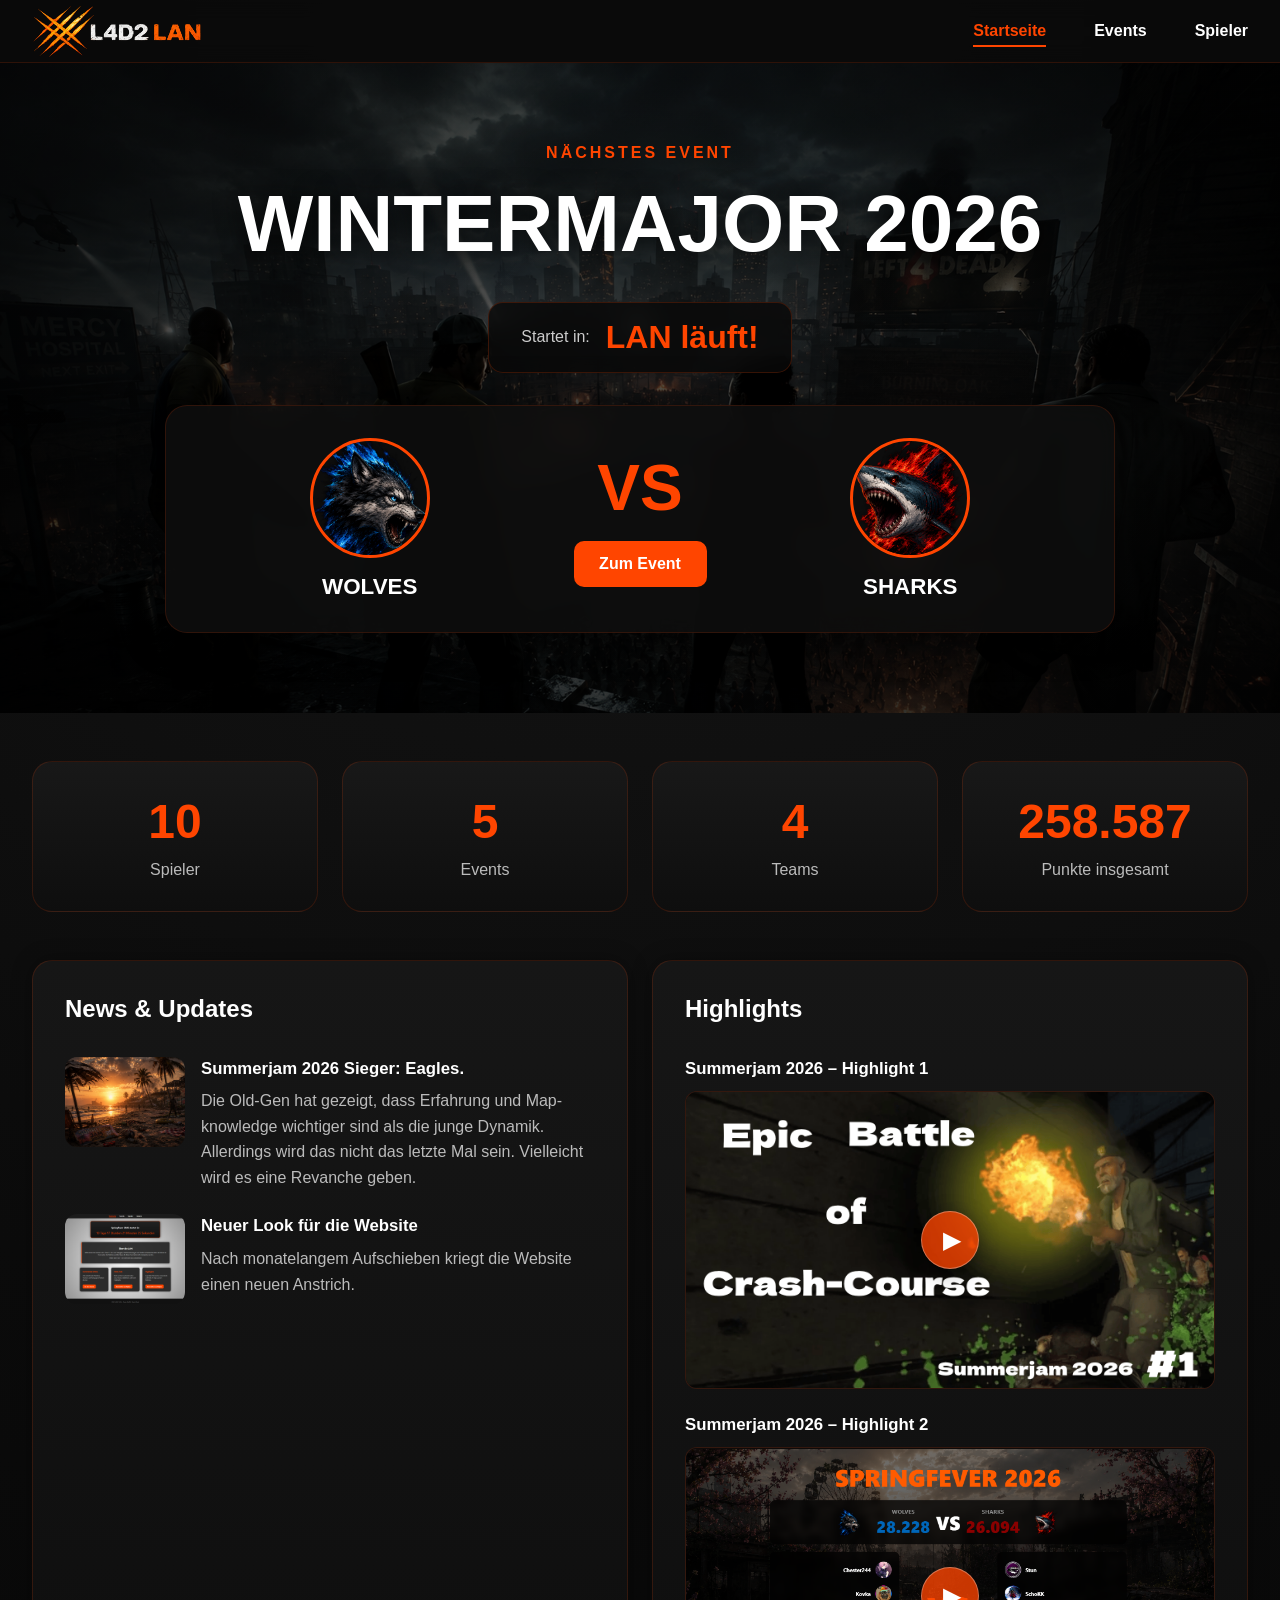
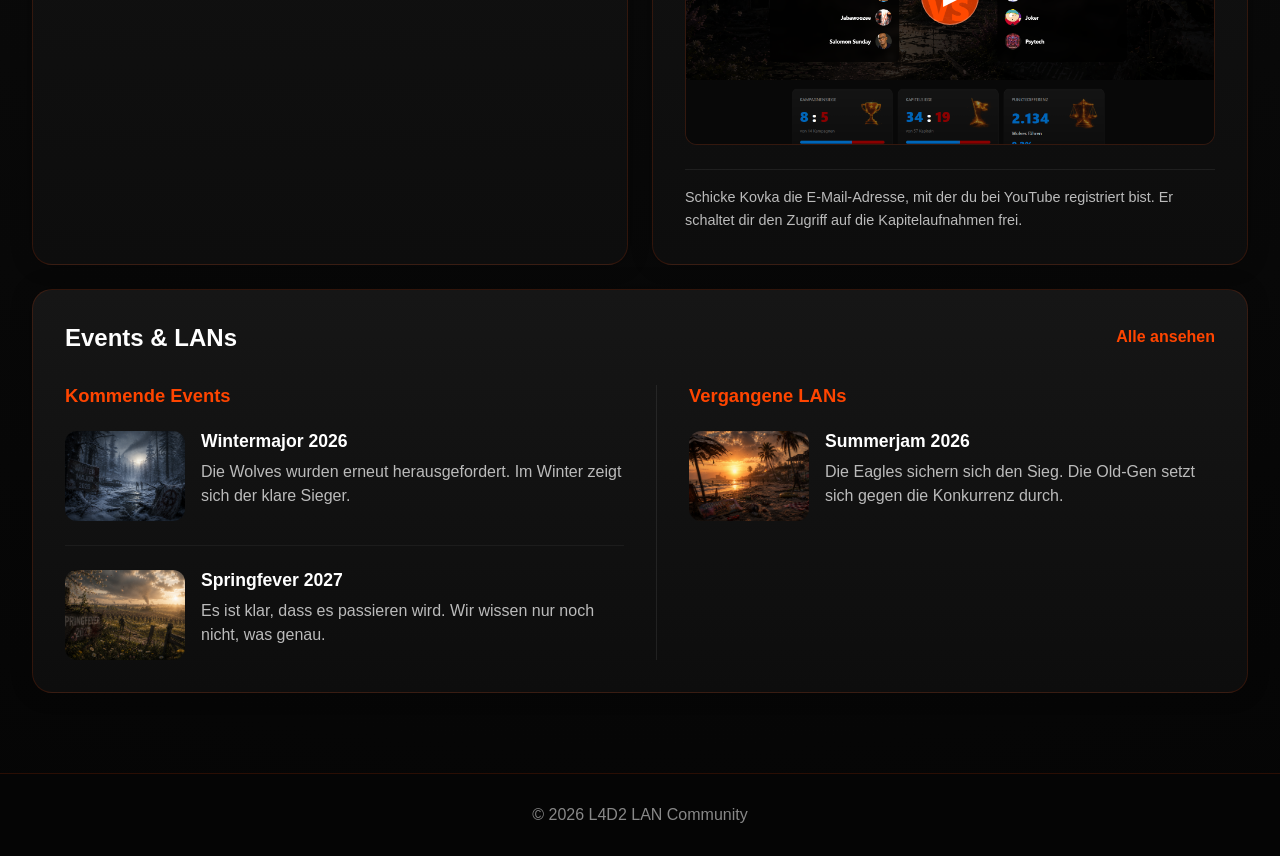
==== index.html @ edadb038 "Update index.html" ====
<!DOCTYPE html>
<html lang="de">

<head>
    <meta charset="UTF-8">
    <meta name="viewport" content="width=device-width, initial-scale=1.0">

    <title>L4D2 LAN</title>

    <link rel="stylesheet" href="indexfolder/index.css">
    <script defer src="indexfolder/timer.js"></script>
</head>

<body>

    <!-- ===================================
         NAVIGATION
    ==================================== -->

    <nav>
        <div class="nav-container">

            <div class="logo">
                <img
                    src="indexfolder/startseitenfotos/nav-logo.PNG"
                    alt="L4D2 LAN">
            </div>

            <ul class="nav-links">
                <li>
                    <a href="index.html" class="active">Startseite</a>
                </li>

                <li>
                    <a href="events.html">Events</a>
                </li>

                <li>
                    <a href="spieler.html">Spieler</a>
                </li>
            </ul>

        </div>
    </nav>


    <!-- ===================================
         HERO
    ==================================== -->

    <header class="hero">

        <div class="hero-overlay"></div>

        <div class="hero-content">

            <span class="hero-subtitle">
                NÄCHSTES EVENT
            </span>

            <h1>WINTERMAJOR 2026</h1>


            <!-- COUNTDOWN -->

            <div class="countdown-box">

                <span class="countdown-label">
                    Startet in:
                </span>

                <div id="countdown">
                    00T 00:00:00
                </div>

            </div>


            <!-- MATCH CARD -->

            <div class="match-card">

                <div class="team-card">

                    <img
                        src="indexfolder/startseitenfotos/wolves.PNG"
                        alt="Team Wolves">

                    <h3>WOLVES</h3>

                </div>


                <div class="versus-section">

                    <h2>VS</h2>

                    <a
                        href="eventfolder/events/6wintermajor2026/6wintermajor2026.html"
                        class="primary-btn">

                        Zum Event

                    </a>

                </div>


                <div class="team-card">

                    <img
                        src="indexfolder/startseitenfotos/sharks.PNG"
                        alt="Team Sharks">

                    <h3>SHARKS</h3>

                </div>

            </div>

        </div>

    </header>


    <!-- ===================================
         STATISTIKEN
    ==================================== -->

    <section class="stats-section">

        <div class="stat-box">

            <span class="stat-number">10</span>

            <span class="stat-label">
                Spieler
            </span>

        </div>


        <div class="stat-box">

            <span class="stat-number">5</span>

            <span class="stat-label">
                Events
            </span>

        </div>


        <div class="stat-box">

            <span class="stat-number">4</span>

            <span class="stat-label">
                Teams
            </span>

        </div>


        <div class="stat-box">

            <span class="stat-number">258.587</span>

            <span class="stat-label">
                Punkte insgesamt
            </span>

        </div>

    </section>


    <!-- ===================================
         DASHBOARD
         OBEN: NEWS + HIGHLIGHTS
         UNTEN: EVENTS + VERGANGENE LANs
    ==================================== -->

    <section class="dashboard">


        <!-- ===================================
             NEWS & UPDATES
        ==================================== -->

        <div class="panel news-panel">

            <div class="panel-header">

                <h2>News &amp; Updates</h2>

            </div>


            <div class="news-list">


                <!-- NEWS 1 -->

                <div class="news-item">

                    <img
                        src="eventfolder/events/5summerjam2026/Summerjam2026_cover.png"
                        alt="Summerjam 2026">

                    <div class="news-content">

                        <h4>
                            Summerjam 2026 Sieger: Eagles.
                        </h4>

                        <p>
                            Die Old-Gen hat gezeigt, dass Erfahrung
                            und Map-knowledge wichtiger sind als die
                            junge Dynamik. Allerdings wird das nicht
                            das letzte Mal sein. Vielleicht wird es
                            eine Revanche geben.
                        </p>

                    </div>

                </div>


                <!-- NEWS 2 -->

                <div class="news-item">

                    <img
                        src="indexfolder/startseitenfotos/startseiten_update.png"
                        alt="Neuer Look für die Website">

                    <div class="news-content">

                        <h4>
                            Neuer Look für die Website
                        </h4>

                        <p>
                            Nach monatelangem Aufschieben kriegt
                            die Website einen neuen Anstrich.
                        </p>

                    </div>

                </div>


            </div>

        </div>


        <!-- ===================================
             YOUTUBE HIGHLIGHTS
        ==================================== -->

        <div class="panel highlights-panel">

            <div class="panel-header">

                <h2>Highlights</h2>

            </div>


            <div class="highlights-list">


                <!-- HIGHLIGHT 1 -->

                <a
                    class="highlight-video"
                    href="https://www.youtube.com/watch?v=qKj6Jx4Bgj0"
                    target="_blank"
                    rel="noopener noreferrer"
                    aria-label="YouTube-Highlight 1 ansehen">


                    <h3>
                        Summerjam 2026 – Highlight 1
                    </h3>


                    <div class="highlight-thumbnail">

                        <img
                            src="indexfolder/startseitenfotos/Summerjam20261.png"
                            alt="Vorschaubild des ersten YouTube-Highlights">

                        <span
                            class="highlight-play"
                            aria-hidden="true">

                            ▶

                        </span>

                    </div>

                </a>


                <!-- HIGHLIGHT 2 -->

                <a
                    class="highlight-video"
                    href="https://www.youtube.com/watch?v=ozixhYQBOnQ"
                    target="_blank"
                    rel="noopener noreferrer"
                    aria-label="YouTube-Highlight 2 ansehen">


                    <h3>
                        Summerjam 2026 – Highlight 2
                    </h3>


                    <div class="highlight-thumbnail">

                        <img
                            src="indexfolder/startseitenfotos/Highlight1.png"
                            alt="Vorschaubild des zweiten YouTube-Highlights">

                        <span
                            class="highlight-play"
                            aria-hidden="true">

                            ▶

                        </span>

                    </div>

                </a>


            </div>


            <!-- HINWEIS ZU DEN AUFNAHMEN -->

            <p class="highlights-note">

                Schicke Kovka die E-Mail-Adresse, mit der du bei
                YouTube registriert bist. Er schaltet dir den Zugriff
                auf die Kapitelaufnahmen frei.

            </p>

        </div>


        <!-- ===================================
             EVENTS & LANs
             VOLLE BREITE
        ==================================== -->

        <div class="panel events-panel">


            <div class="panel-header">

                <h2>Events &amp; LANs</h2>

                <a href="events.html">
                    Alle ansehen
                </a>

            </div>


            <div class="events-columns">


                <!-- ===================================
                     KOMMENDE EVENTS
                ==================================== -->

                <div class="event-group upcoming-events">

                    <h3 class="event-group-title">
                        Kommende Events
                    </h3>


                    <div class="event-list">


                        <!-- WINTERMAJOR -->

                        <div class="event-item">

                            <img
                                src="eventfolder/events/6wintermajor2026/Wintermajor2026_cover.png"
                                alt="Wintermajor 2026">

                            <div class="event-content">

                                <h3>
                                    Wintermajor 2026
                                </h3>

                                <p>
                                    Die Wolves wurden erneut
                                    herausgefordert. Im Winter zeigt
                                    sich der klare Sieger.
                                </p>

                            </div>

                        </div>


                        <!-- SPRINGFEVER -->

                        <div class="event-item">

                            <img
                                src="eventfolder/events/7springfever2027/Springfever2027_cover.png"
                                alt="Springfever 2027">

                            <div class="event-content">

                                <h3>
                                    Springfever 2027
                                </h3>

                                <p>
                                    Es ist klar, dass es passieren
                                    wird. Wir wissen nur noch nicht,
                                    was genau.
                                </p>

                            </div>

                        </div>


                    </div>

                </div>


                <!-- ===================================
                     VERGANGENE LANs
                ==================================== -->

                <div class="event-group past-lans">

                    <h3 class="event-group-title">
                        Vergangene LANs
                    </h3>


                    <div class="event-list">


                        <!-- SUMMERJAM -->

                        <div class="event-item">

                            <img
                                src="eventfolder/events/5summerjam2026/Summerjam2026_cover.png"
                                alt="Summerjam 2026">

                            <div class="event-content">

                                <h3>
                                    Summerjam 2026
                                </h3>

                                <p>
                                    Die Eagles sichern sich den Sieg.
                                    Die Old-Gen setzt sich gegen die
                                    Konkurrenz durch.
                                </p>

                            </div>

                        </div>


                    </div>

                </div>


            </div>

        </div>


    </section>


    <!-- ===================================
         FOOTER
    ==================================== -->

    <footer>

        <p>
            © 2026 L4D2 LAN Community
        </p>

    </footer>


</body>
</html>
---- indexfolder/index.css ----
/* ===================================
   GLOBAL
=================================== */

* {
    margin: 0;
    padding: 0;
    box-sizing: border-box;
}

body {
    font-family: "Segoe UI", sans-serif;

    background:
        radial-gradient(
            circle at top,
            #161616 0%,
            #0b0b0b 55%,
            #050505 100%
        );

    color: #ffffff;

    min-height: 100vh;
}

a {
    text-decoration: none;
    color: inherit;
}

img {
    display: block;
    max-width: 100%;
}


/* ===================================
   NAVIGATION
=================================== */

nav {
    position: sticky;
    top: 0;
    z-index: 1000;

    background: rgba(10, 10, 10, 0.95);

    backdrop-filter: blur(10px);

    border-bottom: 1px solid rgba(255, 69, 0, 0.15);
}

.nav-container {
    max-width: 1400px;

    margin: auto;

    display: flex;

    justify-content: space-between;
    align-items: center;

    padding: 0.25rem 2rem;
}

.logo img {
    width: 170px;
    height: auto;
}

.nav-links {
    list-style: none;

    display: flex;

    gap: 3rem;
}

.nav-links a {
    color: white;

    font-weight: 600;

    transition: color 0.25s ease;
}

.nav-links a:hover,
.nav-links a.active {
    color: #ff4500;
}

.nav-links a.active {
    border-bottom: 2px solid #ff4500;

    padding-bottom: 0.35rem;
}


/* ===================================
   HERO
=================================== */

.hero {
    position: relative;

    min-height: 650px;

    display: flex;

    justify-content: center;
    align-items: center;

    padding: 5rem 2rem;

    background:
        linear-gradient(
            rgba(0, 0, 0, 0.55),
            rgba(0, 0, 0, 0.75)
        ),
        url("startseitenfotos/hero-banner.png");

    background-size: 100% auto;
    background-repeat: no-repeat;
    background-position: center top;
}

.hero-overlay {
    position: absolute;

    inset: 0;

    background:
        radial-gradient(
            circle,
            transparent 20%,
            rgba(0, 0, 0, 0.4) 100%
        );

    pointer-events: none;
}

.hero-content {
    position: relative;
    z-index: 2;

    width: 100%;
    max-width: 1200px;

    text-align: center;
}

.hero-subtitle {
    display: block;

    color: #ff4500;

    font-weight: 700;

    letter-spacing: 3px;

    margin-bottom: 1rem;
}

.hero h1 {
    font-size: 5rem;

    font-weight: 800;

    margin-bottom: 2rem;

    text-shadow:
        0 0 25px rgba(0, 0, 0, 0.8);
}


/* ===================================
   COUNTDOWN
=================================== */

.countdown-box {
    width: fit-content;
    max-width: 100%;

    margin: 0 auto 2rem;

    display: flex;

    align-items: center;

    gap: 1rem;

    padding: 1rem 2rem;

    border-radius: 15px;

    background: rgba(10, 10, 10, 0.85);

    border: 1px solid rgba(255, 69, 0, 0.2);

    backdrop-filter: blur(10px);
}

.countdown-label {
    color: #cccccc;
}

#countdown {
    color: #ff4500;

    font-size: 2rem;

    font-weight: 800;
}


/* ===================================
   MATCH CARD
=================================== */

.match-card {
    max-width: 950px;

    margin: auto;

    display: flex;

    justify-content: space-between;
    align-items: center;

    gap: 2rem;

    padding: 2rem;

    border-radius: 22px;

    background: rgba(15, 15, 15, 0.85);

    backdrop-filter: blur(12px);

    border: 1px solid rgba(255, 69, 0, 0.15);

    box-shadow:
        0 0 40px rgba(0, 0, 0, 0.5);
}

.team-card {
    flex: 1;

    min-width: 0;

    text-align: center;
}

.team-card img {
    width: 120px;
    height: 120px;

    object-fit: cover;

    border-radius: 50%;

    margin: auto;

    border: 3px solid #ff4500;
}

.team-card h3 {
    margin-top: 1rem;

    font-size: 1.4rem;
}

.team-card p {
    margin-top: 0.5rem;

    color: #aaaaaa;
}

.versus-section {
    text-align: center;

    flex-shrink: 0;
}

.versus-section h2 {
    font-size: 4rem;

    color: #ff4500;

    margin-bottom: 1rem;
}


/* ===================================
   BUTTON
=================================== */

.primary-btn {
    display: inline-block;

    background: #ff4500;

    color: white;

    font-weight: 700;

    padding: 0.9rem 1.6rem;

    border-radius: 10px;

    transition:
        background 0.25s ease,
        transform 0.25s ease;
}

.primary-btn:hover {
    background: #db3d00;

    transform: translateY(-2px);
}


/* ===================================
   STATS
=================================== */

.stats-section {
    max-width: 1300px;

    margin: 3rem auto;

    padding: 0 2rem;

    display: grid;

    grid-template-columns:
        repeat(4, minmax(0, 1fr));

    gap: 1.5rem;
}

.stat-box {
    min-width: 0;

    background:
        linear-gradient(
            180deg,
            #181818,
            #0e0e0e
        );

    border: 1px solid rgba(255, 69, 0, 0.15);

    border-radius: 20px;

    padding: 2rem;

    text-align: center;

    transition:
        transform 0.25s ease,
        border-color 0.25s ease;
}

.stat-box:hover {
    transform: translateY(-4px);

    border-color: rgba(255, 69, 0, 0.4);
}

.stat-number {
    display: block;

    font-size: 3rem;

    font-weight: 800;

    color: #ff4500;
}

.stat-label {
    display: block;

    margin-top: 0.75rem;

    color: #bbbbbb;
}


/* ===================================
   DASHBOARD GRID
=================================== */

/*
   Obere Reihe:
   News & Updates | Highlights

   Untere Reihe:
   Events & LANs über die gesamte Breite
*/

.dashboard {
    max-width: 1300px;

    margin: auto;

    padding: 0 2rem 5rem;

    display: grid;

    grid-template-columns:
        repeat(2, minmax(0, 1fr));

    align-items: stretch;

    gap: 1.5rem;
}

.dashboard > .panel {
    min-width: 0;
}

/* EVENTS UND LANs ÜBER DIE GESAMTE BREITE */

.events-panel {
    grid-column: 1 / -1;
}


/* ===================================
   PANELS
=================================== */

.panel {
    min-width: 0;

    background:
        linear-gradient(
            180deg,
            #161616,
            #0d0d0d
        );

    border-radius: 20px;

    padding: 2rem;

    border: 1px solid rgba(255, 69, 0, 0.15);

    box-shadow:
        0 0 20px rgba(0, 0, 0, 0.35);
}

.panel-header {
    display: flex;

    justify-content: space-between;
    align-items: center;

    gap: 1rem;

    margin-bottom: 2rem;
}

.panel-header h2 {
    font-size: 1.5rem;

    line-height: 1.3;
}

.panel-header a {
    color: #ff4500;

    font-weight: 600;

    white-space: nowrap;

    transition: color 0.2s ease;
}

.panel-header a:hover {
    color: #ff7a45;
}


/* ===================================
   EVENTS & LANs – LAYOUT
=================================== */

.events-columns {
    display: grid;

    grid-template-columns:
        repeat(2, minmax(0, 1fr));

    align-items: stretch;

    gap: 2rem;
}

.event-group {
    min-width: 0;
}

.event-group-title {
    font-size: 1.15rem;

    color: #ff4500;

    margin-bottom: 1.5rem;
}

/* TRENNLINIE ZWISCHEN BEIDEN BEREICHEN */

.event-group + .event-group {
    border-left: 1px solid rgba(255, 255, 255, 0.08);

    padding-left: 2rem;
}


/* ===================================
   EVENT LIST
=================================== */

.event-list {
    display: flex;

    flex-direction: column;

    gap: 1.5rem;
}

.event-item {
    display: flex;

    align-items: flex-start;

    gap: 1rem;

    min-width: 0;

    padding-bottom: 1.5rem;

    border-bottom: 1px solid rgba(255, 255, 255, 0.05);
}

.event-item:last-child {
    border-bottom: none;

    padding-bottom: 0;
}

.event-item img {
    flex-shrink: 0;

    width: 120px;
    height: 90px;

    object-fit: cover;

    border-radius: 12px;
}

.event-content {
    min-width: 0;

    flex: 1;
}

.event-content h3 {
    font-size: 1.1rem;

    margin-bottom: 0.5rem;
}

.event-content p {
    color: #bbbbbb;

    line-height: 1.5;

    margin-bottom: 0.75rem;

    overflow-wrap: anywhere;
}

.event-date {
    color: #ff4500;

    font-size: 0.9rem;

    font-weight: 600;
}


/* ===================================
   NEWS
=================================== */

.news-list {
    display: flex;

    flex-direction: column;

    gap: 1.5rem;
}

.news-item {
    display: flex;

    align-items: flex-start;

    gap: 1rem;

    min-width: 0;
}

.news-item img {
    flex-shrink: 0;

    width: 120px;
    height: 90px;

    object-fit: cover;

    border-radius: 12px;
}

.news-content {
    flex: 1;

    min-width: 0;
}

.news-content h4 {
    font-size: 1.05rem;

    line-height: 1.4;

    margin-bottom: 0.5rem;
}

.news-content p {
    color: #bbbbbb;

    line-height: 1.6;

    overflow-wrap: anywhere;
}


/* ===================================
   HIGHLIGHTS – YOUTUBE VIDEOS
=================================== */

.highlights-list {
    display: flex;

    flex-direction: column;

    gap: 1.5rem;
}

/* KLICKBARER VIDEO-BEREICH */

.highlight-video {
    display: block;

    color: inherit;

    text-decoration: none;

    min-width: 0;
}

.highlight-video h3 {
    font-size: 1.05rem;

    line-height: 1.4;

    margin-bottom: 0.65rem;

    color: #ffffff;

    transition: color 0.2s ease;
}

/* THUMBNAIL-CONTAINER */

.highlight-thumbnail {
    position: relative;

    width: 100%;

    aspect-ratio: 16 / 9;

    overflow: hidden;

    border-radius: 12px;

    background: #111111;

    border: 1px solid rgba(255, 69, 0, 0.15);
}

/* YOUTUBE VORSCHAUBILD */

.highlight-thumbnail img {
    display: block;

    width: 100%;
    height: 100%;

    object-fit: cover;

    transition: transform 0.3s ease;
}

/* PLAY-BUTTON */

.highlight-play {
    position: absolute;

    top: 50%;
    left: 50%;

    transform: translate(-50%, -50%);

    display: flex;

    justify-content: center;
    align-items: center;

    width: 58px;
    height: 58px;

    padding-left: 4px;

    border-radius: 50%;

    background: rgba(255, 69, 0, 0.78);

    border: 1px solid rgba(255, 255, 255, 0.3);

    color: #ffffff;

    font-size: 1.5rem;

    line-height: 1;

    box-shadow:
        0 4px 20px rgba(0, 0, 0, 0.35);

    transition:
        transform 0.22s ease,
        background 0.22s ease,
        box-shadow 0.22s ease;

    /*
       Der Hover wird vom Thumbnail erkannt.
       Das Icon blockiert weder den Hover noch den Klick.
    */

    pointer-events: none;
}

/* HOVER AUF DEM BILD */

.highlight-thumbnail:hover .highlight-play {
    transform: translate(-50%, -50%) scale(1.18);

    background: rgba(255, 69, 0, 0.95);

    box-shadow:
        0 0 25px rgba(255, 69, 0, 0.4);
}

.highlight-thumbnail:hover img {
    transform: scale(1.035);
}

.highlight-video:hover h3 {
    color: #ff6a32;
}

/* TASTATURBEDIENUNG */

.highlight-video:focus-visible {
    outline: 2px solid #ff4500;

    outline-offset: 5px;

    border-radius: 5px;
}

.highlight-video:focus-visible .highlight-play {
    transform: translate(-50%, -50%) scale(1.18);

    background: rgba(255, 69, 0, 0.95);
}

/* HINWEIS UNTER DEN VIDEOS */

.highlights-note {
    margin-top: 1.5rem;

    padding-top: 1rem;

    border-top: 1px solid rgba(255, 255, 255, 0.07);

    color: #bbbbbb;

    font-size: 0.9rem;

    line-height: 1.6;
}


/* ===================================
   FOOTER
=================================== */

footer {
    padding: 2rem;

    text-align: center;

    color: #888888;

    background: #050505;

    border-top: 1px solid rgba(255, 69, 0, 0.15);
}


/* ===================================
   RESPONSIVE – TABLET
=================================== */

@media (max-width: 900px) {

    /* DASHBOARD UNTEREINANDER */

    .dashboard {
        grid-template-columns: 1fr;
    }

    .events-panel {
        grid-column: auto;
    }

    /* EVENTS UND LANs UNTEREINANDER */

    .events-columns {
        grid-template-columns: 1fr;

        gap: 1.5rem;
    }

    /* TRENNLINIE HORIZONTAL */

    .event-group + .event-group {
        border-left: none;

        border-top: 1px solid rgba(255, 255, 255, 0.08);

        padding-left: 0;

        padding-top: 1.5rem;
    }

    /* STATS */

    .stats-section {
        grid-template-columns: repeat(2, minmax(0, 1fr));
    }

    /* MATCH CARD */

    .match-card {
        flex-direction: column;
    }

    /* HERO */

    .hero h1 {
        font-size: 3rem;
    }
}


/* ===================================
   RESPONSIVE – SMARTPHONE
=================================== */

@media (max-width: 650px) {

    /* NAVIGATION */

    .nav-container {
        flex-direction: column;

        gap: 1rem;
    }

    .nav-links {
        gap: 1rem;

        flex-wrap: wrap;

        justify-content: center;
    }

    /* HERO */

    .hero {
        background-size: cover;

        background-position: center center;

        min-height: 420px;

        padding: 2rem 1rem;
    }

    .hero h1 {
        font-size: 2.2rem;
    }

    /* COUNTDOWN */

    .countdown-box {
        flex-direction: row;

        flex-wrap: wrap;

        justify-content: center;

        padding: 0.75rem 1rem;

        gap: 0.5rem;
    }

    .countdown-label {
        font-size: 0.8rem;
    }

    #countdown {
        font-size: 1.3rem;
    }

    /* MATCH CARD */

    .match-card {
        flex-direction: row;

        padding: 1rem;

        gap: 0.5rem;
    }

    .team-card {
        flex: 1;

        min-width: 0;
    }

    .team-card img {
        width: 65px;
        height: 65px;
    }

    .team-card h3 {
        font-size: 1rem;
    }

    .versus-section {
        flex-shrink: 0;
    }

    .versus-section h2 {
        font-size: 2rem;

        margin-bottom: 0.5rem;
    }

    .primary-btn {
        padding: 0.6rem 1rem;

        font-size: 0.8rem;
    }

    /* STATS */

    .stats-section {
        grid-template-columns: repeat(2, minmax(0, 1fr));

        gap: 1rem;

        padding: 0 1rem;
    }

    .stat-box {
        padding: 1.25rem 0.75rem;
    }

    /* DASHBOARD */

    .dashboard {
        padding: 0 1rem 3rem;

        gap: 1rem;
    }

    /* PANEL-ABSTÄNDE */

    .panel {
        padding: 1.5rem;
    }

    .panel-header {
        margin-bottom: 1.5rem;
    }

    .panel-header h2 {
        font-size: 1.3rem;
    }

    /* NEWS */

    .news-item {
        flex-direction: column;
    }

    .news-item img {
        width: 100%;
        height: 160px;
    }

    /* EVENTS */

    .event-item {
        flex-direction: column;
    }

    .event-item img {
        width: 100%;
        height: 160px;
    }

    /* VIDEO-HIGHLIGHTS */

    .highlight-thumbnail {
        border-radius: 10px;
    }

    .highlight-play {
        width: 52px;
        height: 52px;

        font-size: 1.35rem;
    }
}


/* ===================================
   RESPONSIVE – KLEINE SMARTPHONES
=================================== */

@media (max-width: 480px) {

    /* HERO */

    .hero h1 {
        font-size: 1.8rem;
    }

    /* STATS */

    .stats-section {
        grid-template-columns: 1fr;
    }

    .stat-number {
        font-size: 2rem;
    }

    /* PANEL */

    .panel {
        padding: 1.25rem;
    }

    /* COUNTDOWN */

    .countdown-box {
        width: 100%;
    }

    #countdown {
        font-size: 1.1rem;
    }

    /* HIGHLIGHTS */

    .highlight-video h3 {
        font-size: 1rem;
    }

    .highlights-note {
        font-size: 0.85rem;
    }
}


/* ===================================
   REDUZIERTE ANIMATIONEN
=================================== */

@media (prefers-reduced-motion: reduce) {

    *,
    *::before,
    *::after {
        scroll-behavior: auto !important;

        transition-duration: 0.01ms !important;

        animation-duration: 0.01ms !important;

        animation-iteration-count: 1 !important;
    }

}
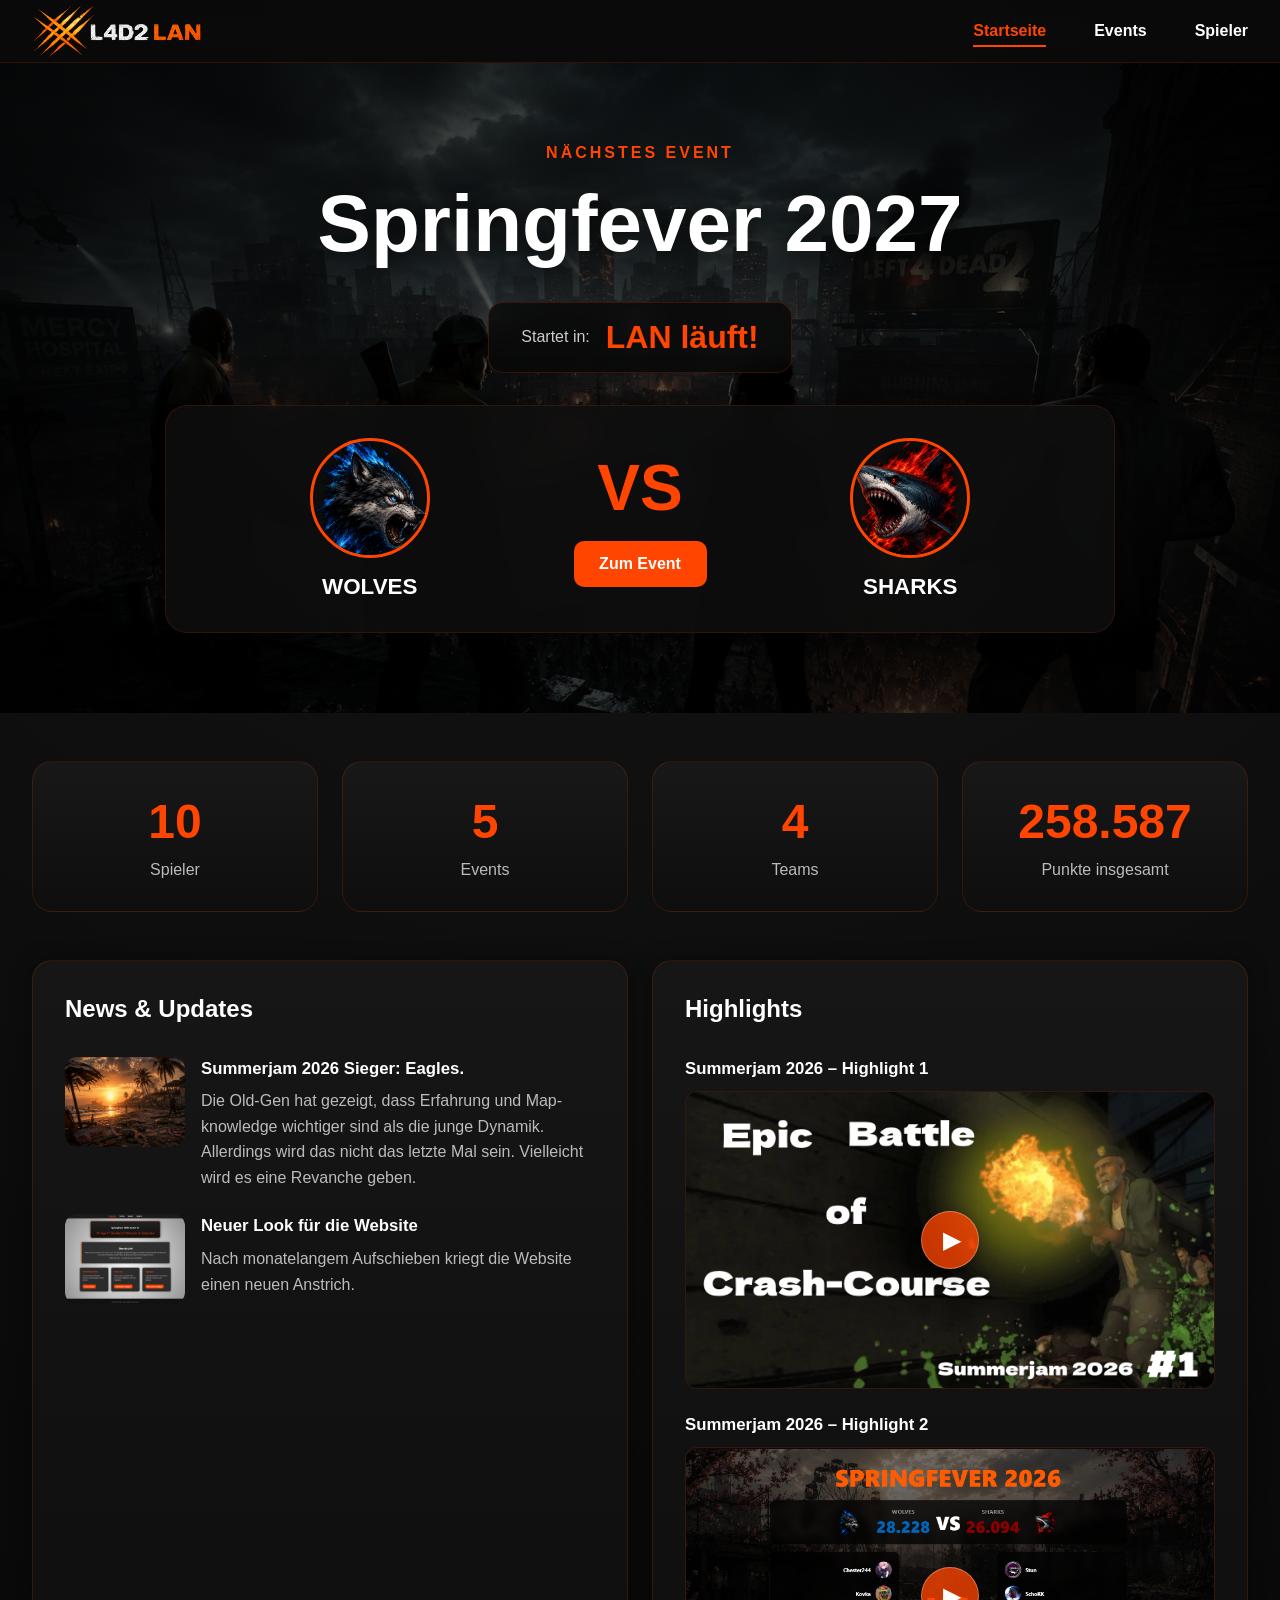
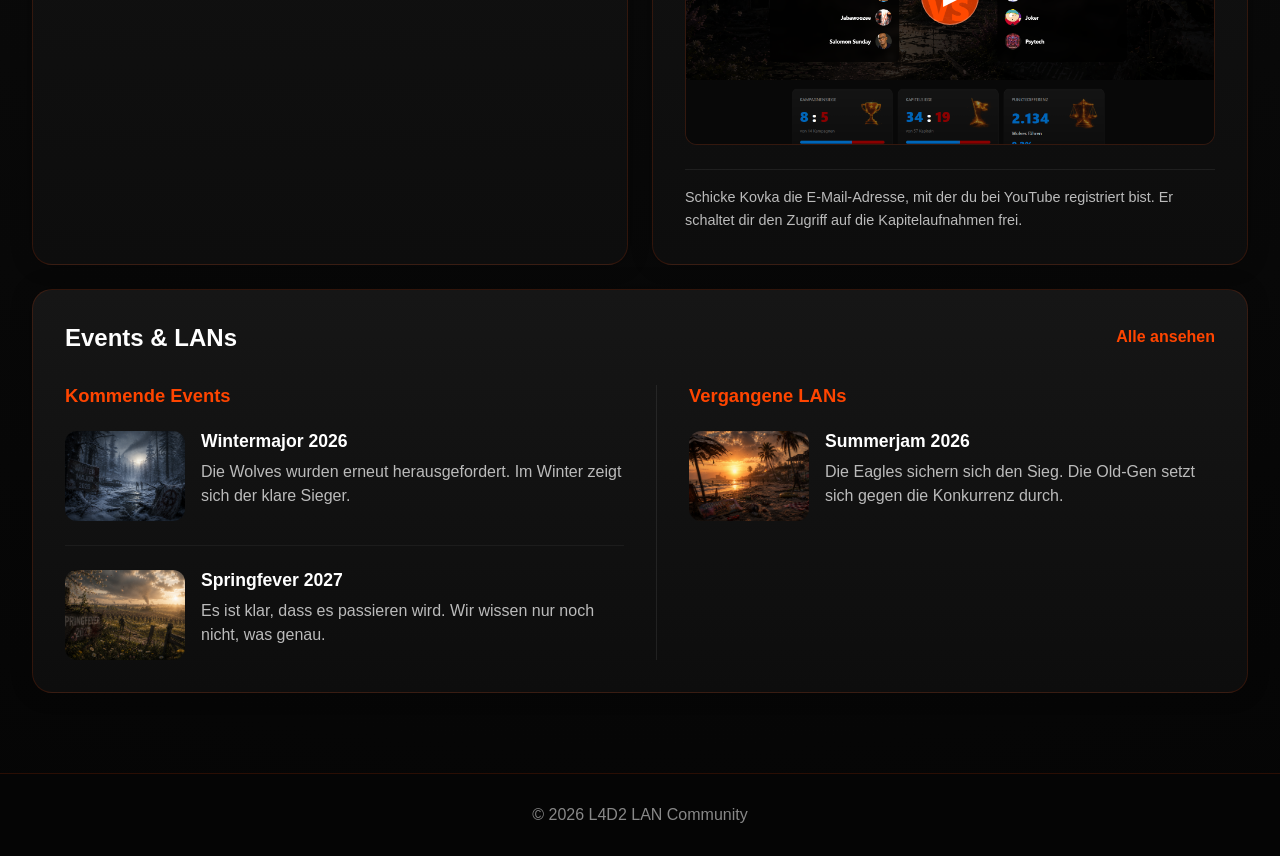
==== commit 2180970a: "Update index.html" ====
--- a/index.html
+++ b/index.html
@@ -59,7 +59,7 @@
                 NÄCHSTES EVENT
             </span>
 
-            <h1>WINTERMAJOR 2026</h1>
+            <h1>Springfever 2027</h1>
 
 
             <!-- COUNTDOWN -->
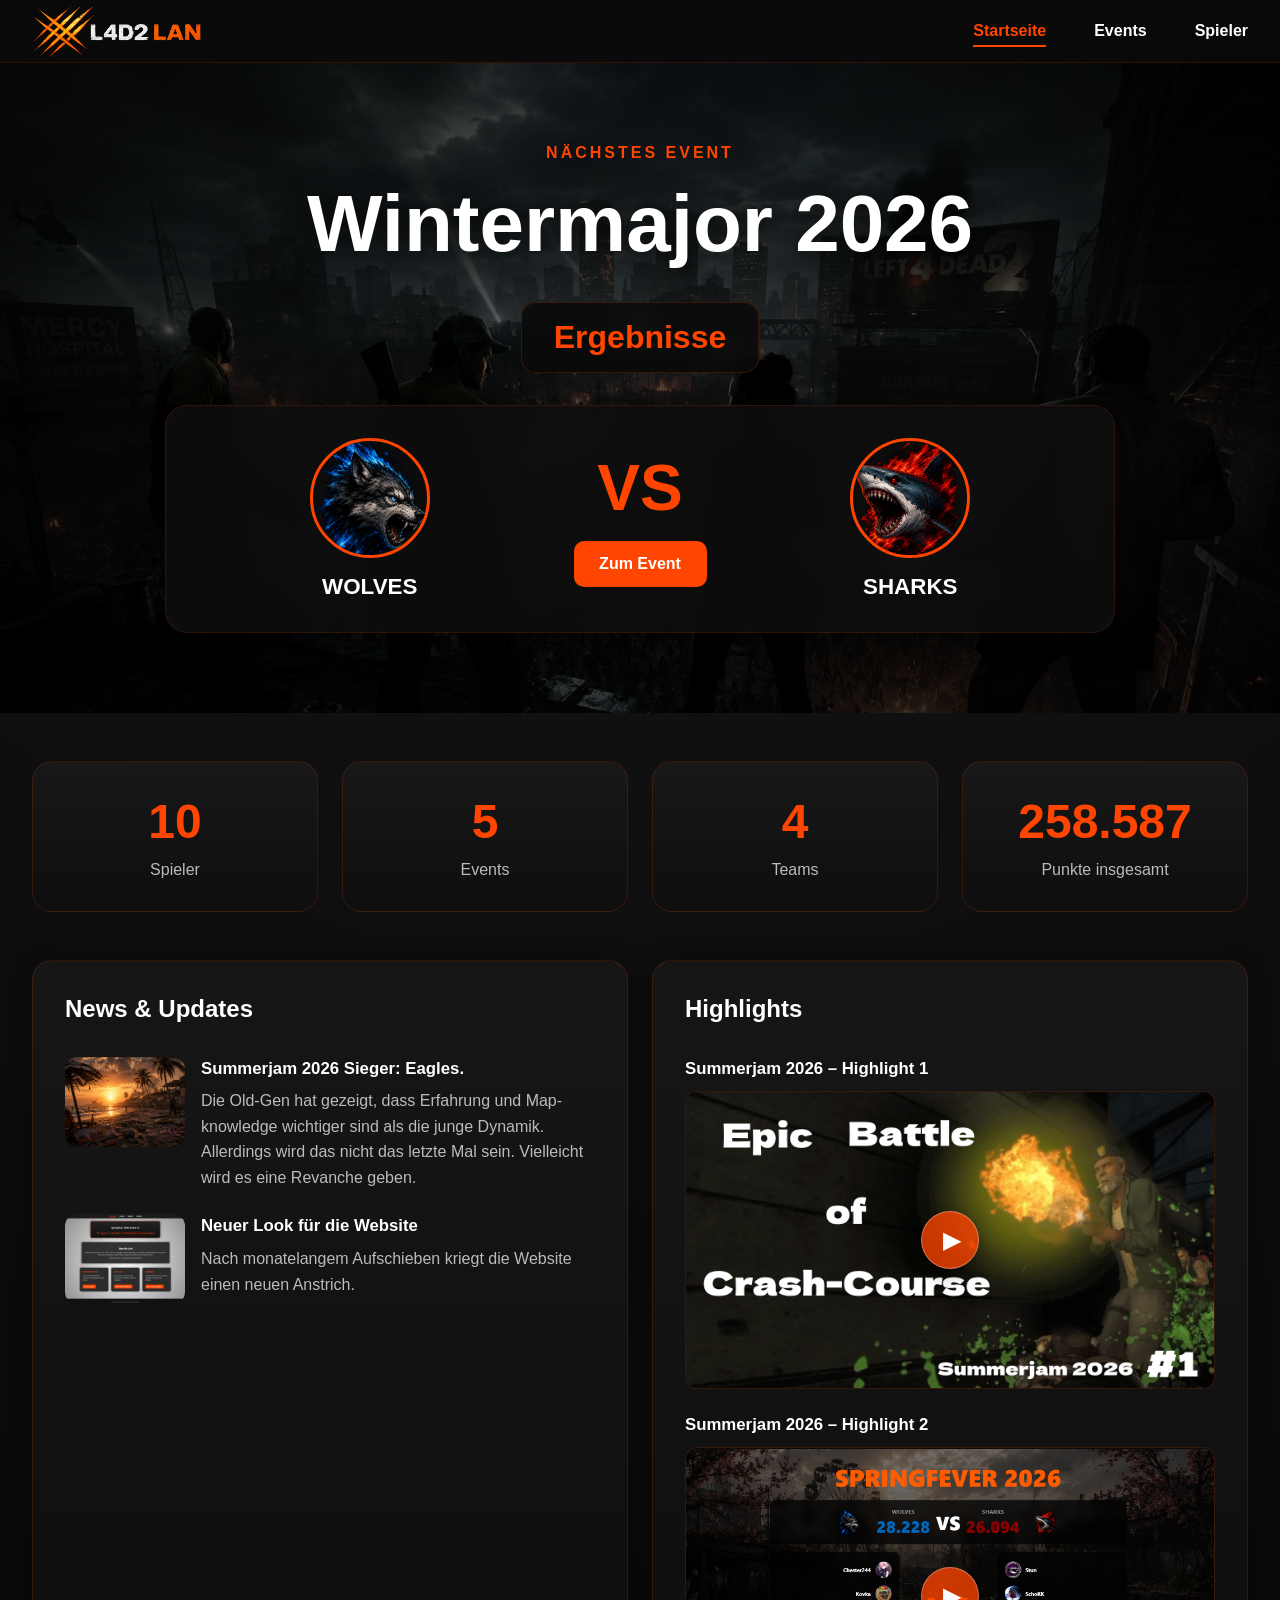
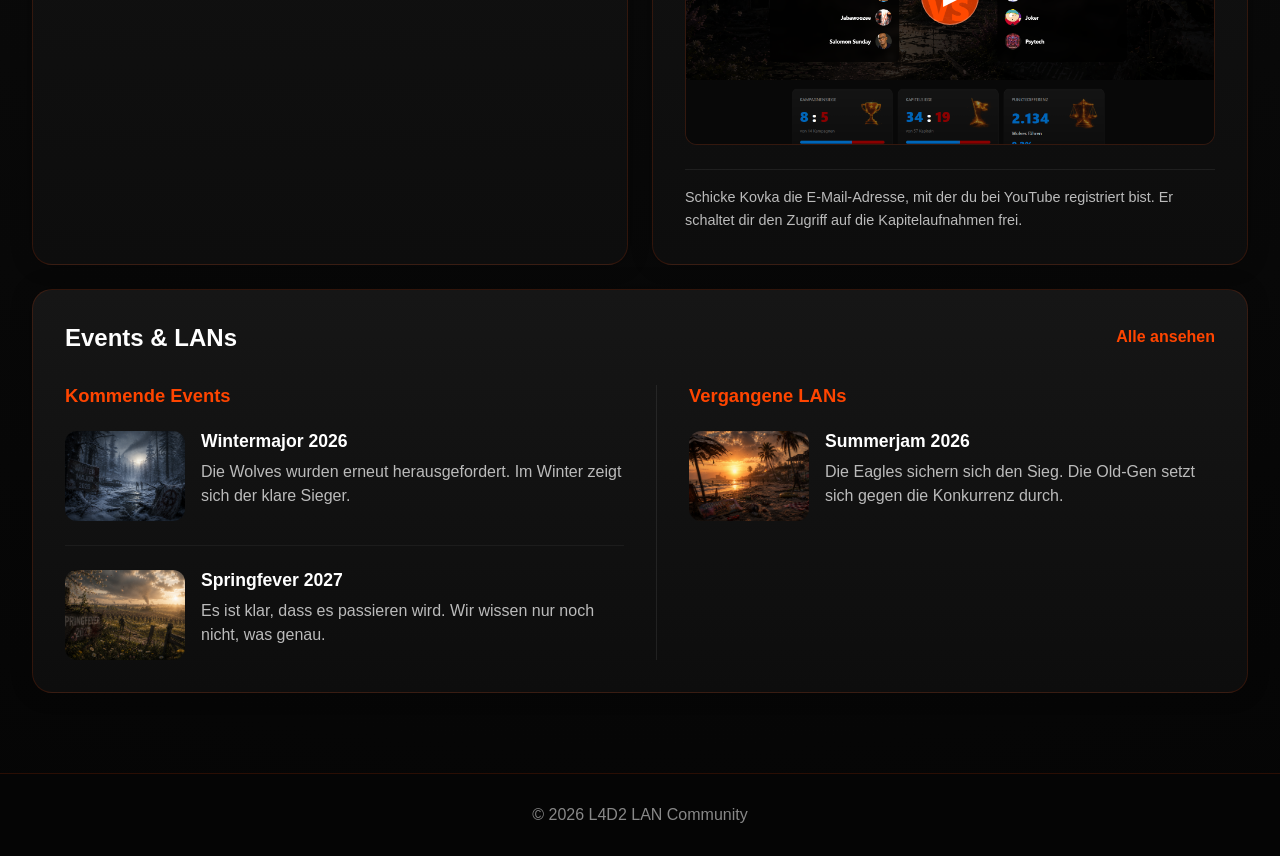
==== commit 225b4463: "Update index.html" ====
--- a/index.html
+++ b/index.html
@@ -59,22 +59,22 @@
                 NÄCHSTES EVENT
             </span>
 
-            <h1>Springfever 2027</h1>
+            <h1>Wintermajor 2026</h1>
 
 
             <!-- COUNTDOWN -->
 
-            <div class="countdown-box">
-
-                <span class="countdown-label">
-                    Startet in:
-                </span>
-
-                <div id="countdown">
-                    00T 00:00:00
-                </div>
-
-            </div>
+        <div class="countdown-box">
+
+        <span class="countdown-label" id="countdownLabel">
+        Startet in:
+        </span>
+
+        <div id="countdown" aria-live="polite">
+                00T 00:00:00
+        </div>
+
+        </div>
 
 
             <!-- MATCH CARD -->
--- a/indexfolder/index.css
+++ b/indexfolder/index.css
@@ -213,6 +213,22 @@
     font-weight: 800;
 }
 
+/* ERGEBNISANZEIGE NACH DEM EVENT */
+
+#countdown {
+    text-align: center;
+}
+
+/* Etwas kleinere Schrift bei längeren Ergebnistexten */
+
+@media (max-width: 650px) {
+
+    #countdown {
+        line-height: 1.4;
+    }
+
+}
+
 
 /* ===================================
    MATCH CARD
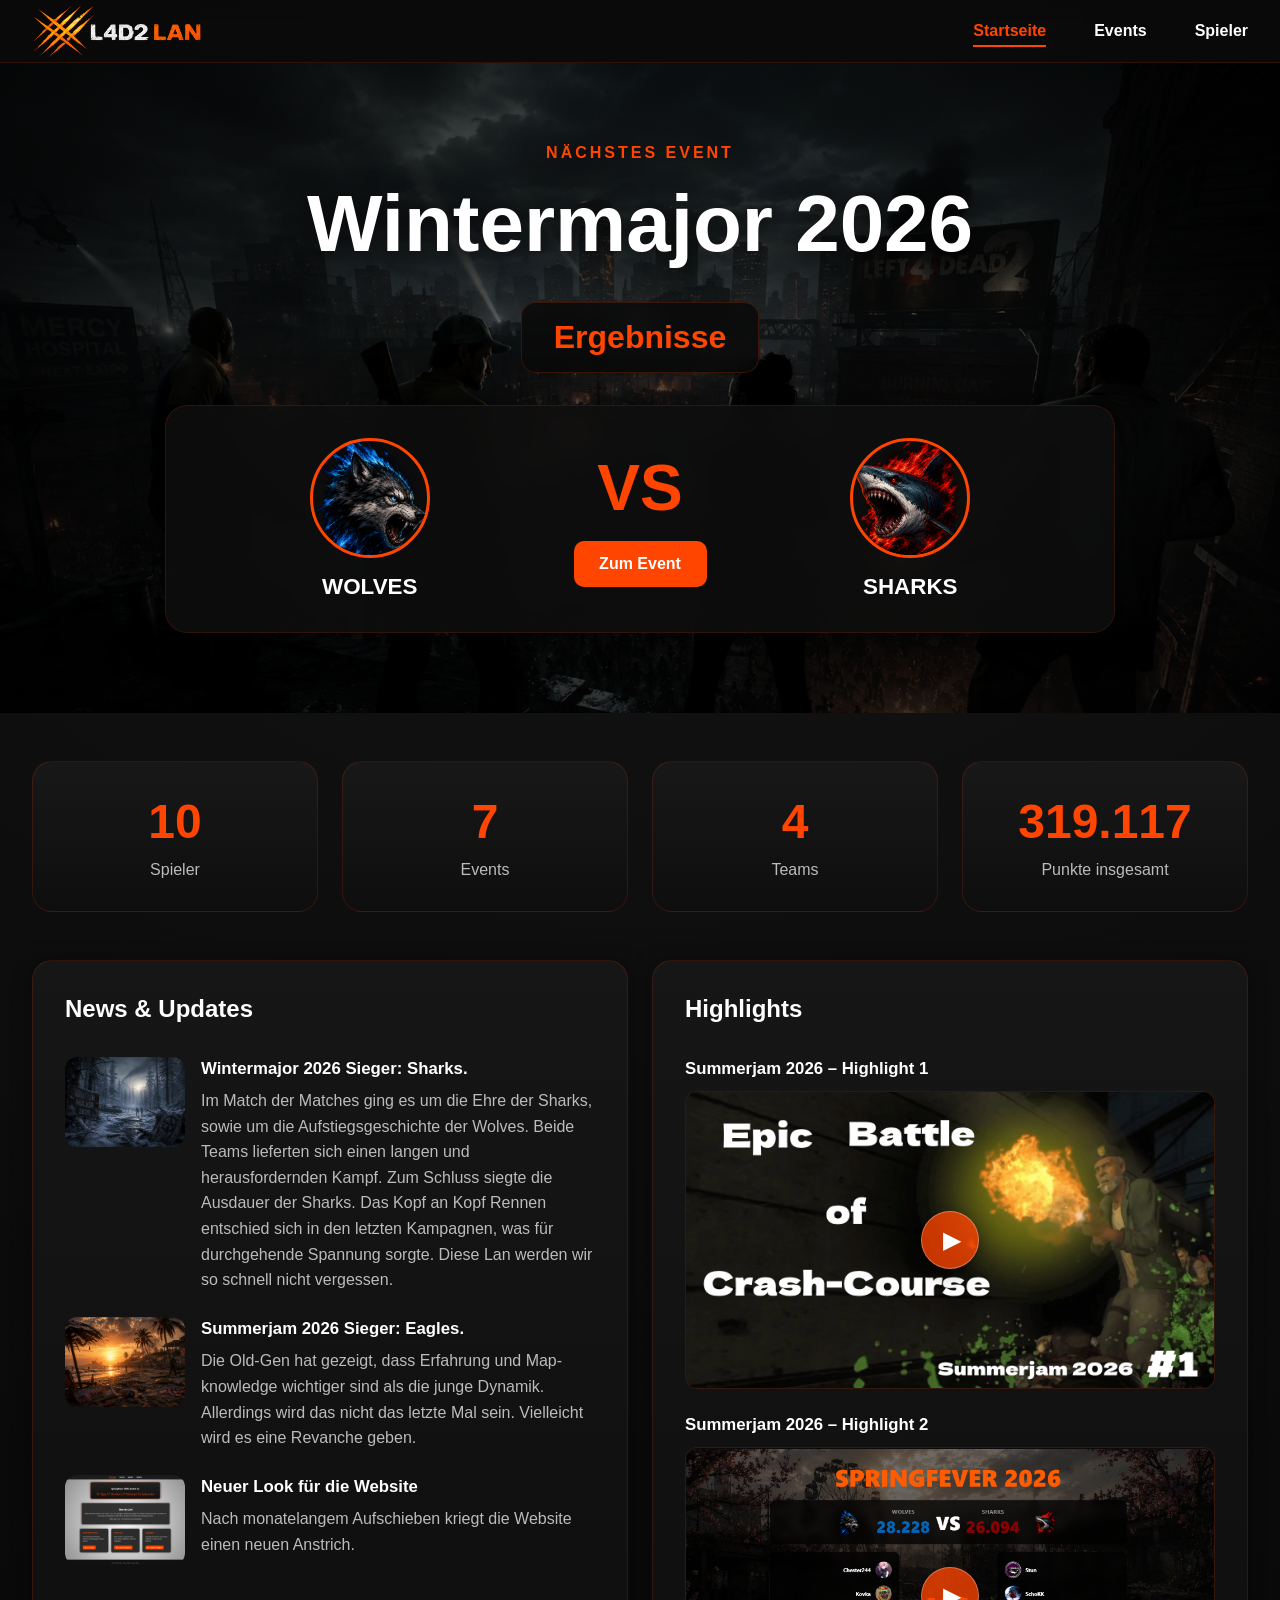
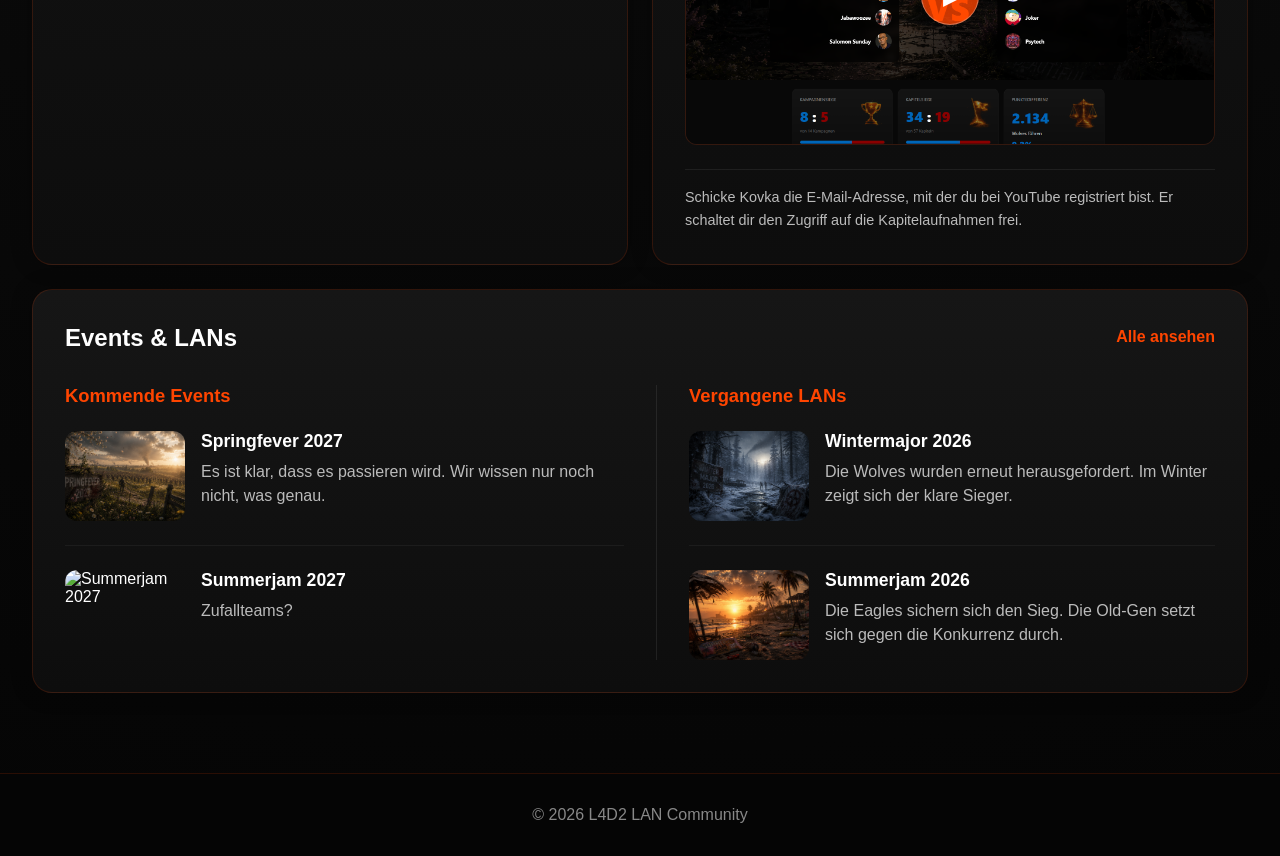
==== commit 85e55e35: "Update index.html" ====
--- a/index.html
+++ b/index.html
@@ -143,7 +143,7 @@
 
         <div class="stat-box">
 
-            <span class="stat-number">5</span>
+            <span class="stat-number">7</span>
 
             <span class="stat-label">
                 Events
@@ -165,7 +165,7 @@
 
         <div class="stat-box">
 
-            <span class="stat-number">258.587</span>
+            <span class="stat-number">319.117</span>
 
             <span class="stat-label">
                 Punkte insgesamt
@@ -201,7 +201,32 @@
             <div class="news-list">
 
 
-                <!-- NEWS 1 -->
+                <!-- NEWS 3 -->
+
+                <div class="news-item">
+
+                    <img
+                        src="eventfolder/events/6wintermajor2026/Wintermajor2026_cover.png"
+                        alt="Wintermajor 2026">
+
+                    <div class="news-content">
+
+                        <h4>
+                            Wintermajor 2026 Sieger: Sharks.
+                        </h4>
+
+                        <p>
+                            Im Match der Matches ging es um die Ehre der Sharks, sowie um die Aufstiegsgeschichte der Wolves. 
+                            Beide Teams lieferten sich einen langen und herausfordernden Kampf. Zum Schluss siegte die Ausdauer 
+                            der Sharks. Das Kopf an Kopf Rennen entschied sich in den letzten Kampagnen, was für durchgehende 
+                            Spannung sorgte. Diese Lan werden wir so schnell nicht vergessen.
+                        </p>
+
+                    </div>
+
+                </div>
+                
+                <!-- NEWS 2 -->
 
                 <div class="news-item">
 
@@ -228,7 +253,7 @@
                 </div>
 
 
-                <!-- NEWS 2 -->
+                <!-- NEWS 1 -->
 
                 <div class="news-item">
 
@@ -393,6 +418,71 @@
                     <div class="event-list">
 
 
+                        <!-- SPRINGFEVER 27 -->
+
+                        <div class="event-item">
+
+                            <img
+                                src="eventfolder/events/7springfever2027/Springfever2027_cover.png"
+                                alt="Springfever 2027">
+
+                            <div class="event-content">
+
+                                <h3>
+                                    Springfever 2027
+                                </h3>
+
+                                <p>
+                                    Es ist klar, dass es passieren
+                                    wird. Wir wissen nur noch nicht,
+                                    was genau.
+                                </p>
+
+                            </div>
+
+                        </div>
+
+                        <!-- Summerjam 27 -->
+
+                        <div class="event-item">
+
+                            <img
+                                src="eventfolder/events/8summerjam2027/Summerjam2027_cover.png"
+                                alt="Summerjam 2027">
+
+                            <div class="event-content">
+
+                                <h3>
+                                    Summerjam 2027
+                                </h3>
+
+                                <p>
+                                    Zufallteams?
+                                </p>
+
+                            </div>
+
+                        </div>
+                        
+                    </div>
+
+                </div>
+
+
+                <!-- ===================================
+                     VERGANGENE LANs
+                ==================================== -->
+
+                <div class="event-group past-lans">
+
+                    <h3 class="event-group-title">
+                        Vergangene LANs
+                    </h3>
+
+
+                    <div class="event-list">
+
+
                         <!-- WINTERMAJOR -->
 
                         <div class="event-item">
@@ -416,53 +506,7 @@
                             </div>
 
                         </div>
-
-
-                        <!-- SPRINGFEVER -->
-
-                        <div class="event-item">
-
-                            <img
-                                src="eventfolder/events/7springfever2027/Springfever2027_cover.png"
-                                alt="Springfever 2027">
-
-                            <div class="event-content">
-
-                                <h3>
-                                    Springfever 2027
-                                </h3>
-
-                                <p>
-                                    Es ist klar, dass es passieren
-                                    wird. Wir wissen nur noch nicht,
-                                    was genau.
-                                </p>
-
-                            </div>
-
-                        </div>
-
-
-                    </div>
-
-                </div>
-
-
-                <!-- ===================================
-                     VERGANGENE LANs
-                ==================================== -->
-
-                <div class="event-group past-lans">
-
-                    <h3 class="event-group-title">
-                        Vergangene LANs
-                    </h3>
-
-
-                    <div class="event-list">
-
-
-                        <!-- SUMMERJAM -->
+                        <!-- SUMMERJAM 26-->
 
                         <div class="event-item">
 
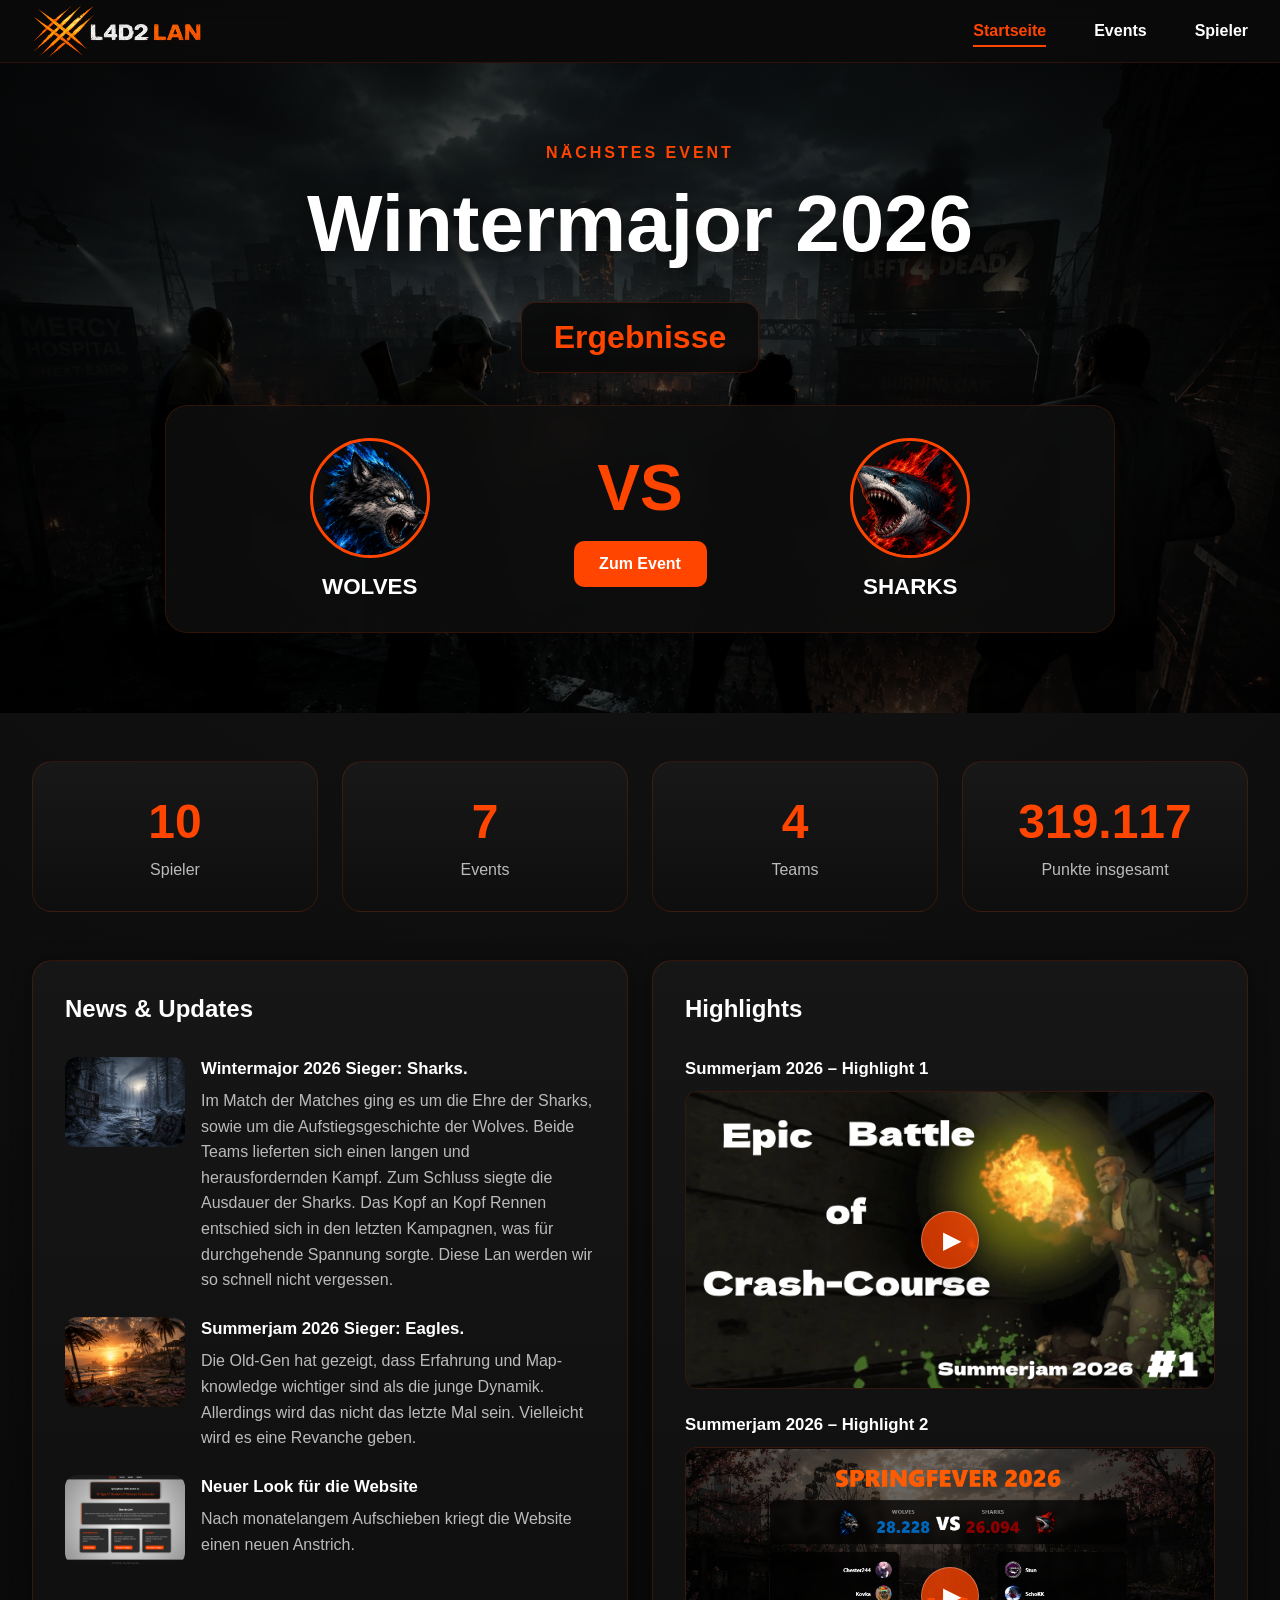
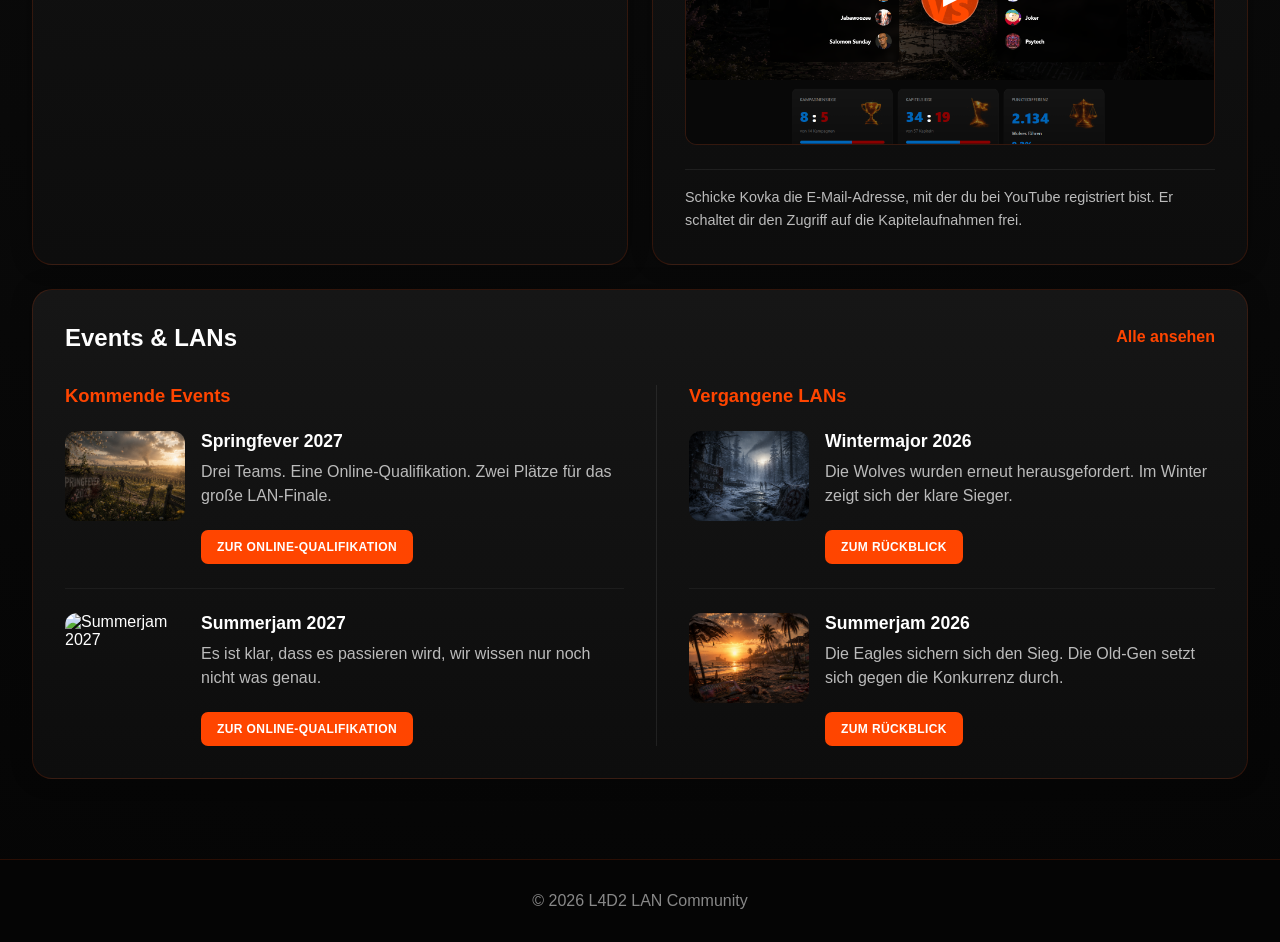
==== commit aae7279a: "Springfever 2027 Qualifikation und Website-Updates" ====
--- a/index.html
+++ b/index.html
@@ -422,47 +422,62 @@
 
                         <div class="event-item">
 
-                            <img
-                                src="eventfolder/events/7springfever2027/Springfever2027_cover.png"
-                                alt="Springfever 2027">
-
-                            <div class="event-content">
-
-                                <h3>
-                                    Springfever 2027
-                                </h3>
-
-                                <p>
-                                    Es ist klar, dass es passieren
-                                    wird. Wir wissen nur noch nicht,
-                                    was genau.
-                                </p>
-
-                            </div>
-
-                        </div>
+    <img
+        src="eventfolder/events/7springfever2027/7springfever2027_cover.png"
+        alt="Springfever 2027">
+
+    <div class="event-content">
+
+        <h3>
+            Springfever 2027
+        </h3>
+
+        <p>
+            Drei Teams. Eine Online-Qualifikation.
+            Zwei Plätze für das große LAN-Finale.
+        </p>
+
+        <a
+            href="eventfolder/events/7springfever2027/qualifikation/springfever2027_quali.html"
+            class="qualification-btn">
+
+            ZUR ONLINE-QUALIFIKATION
+
+        </a>
+
+    </div>
+
+</div>
 
                         <!-- Summerjam 27 -->
 
                         <div class="event-item">
 
-                            <img
-                                src="eventfolder/events/8summerjam2027/Summerjam2027_cover.png"
-                                alt="Summerjam 2027">
-
-                            <div class="event-content">
-
-                                <h3>
-                                    Summerjam 2027
-                                </h3>
-
-                                <p>
-                                    Zufallteams?
-                                </p>
-
-                            </div>
-
-                        </div>
+    <img
+        src="eventfolder/events/8summerjam2027/8summerjam2027_cover.png"
+        alt="Summerjam 2027">
+
+    <div class="event-content">
+
+        <h3>
+            Summerjam 2027
+        </h3>
+
+        <p>
+            Es ist klar, dass es passieren wird, wir wissen nur noch nicht was genau.
+        </p>
+
+        <a
+            href="eventfolder/events/8summerjam2027/8summerjam2027.html"
+            class="qualification-btn">
+
+            ZUR ONLINE-QUALIFIKATION
+
+        </a>
+
+    </div>
+
+</div>
                         
                     </div>
 
@@ -503,6 +518,14 @@
                                     sich der klare Sieger.
                                 </p>
 
+                                <a
+            href="eventfolder/events/6wintermajor2026/6wintermajor2026.html"
+            class="qualification-btn">
+
+            ZUM RÜCKBLICK
+
+        </a>
+
                             </div>
 
                         </div>
@@ -526,6 +549,14 @@
                                     Konkurrenz durch.
                                 </p>
 
+                                <a
+            href="eventfolder/events/6wintermajor2026/6wintermajor2026.html"
+            class="qualification-btn">
+
+            ZUM RÜCKBLICK
+
+        </a>
+
                             </div>
 
                         </div>
--- a/indexfolder/index.css
+++ b/indexfolder/index.css
@@ -609,6 +609,32 @@
     font-weight: 600;
 }
 
+/* ===================================
+   SPRINGFEVER QUALIFICATION BUTTON
+=================================== */
+
+.qualification-btn {
+
+    display: inline-block;
+
+    margin-top: 10px;
+    padding: 10px 16px;
+
+    background: #ff4500;
+    color: #ffffff;
+
+    border-radius: 7px;
+
+    font-size: 0.75rem;
+    font-weight: 800;
+    letter-spacing: 0.4px;
+
+    transition:
+        background 0.25s ease,
+        transform 0.25s ease;
+
+}
+
 
 /* ===================================
    NEWS
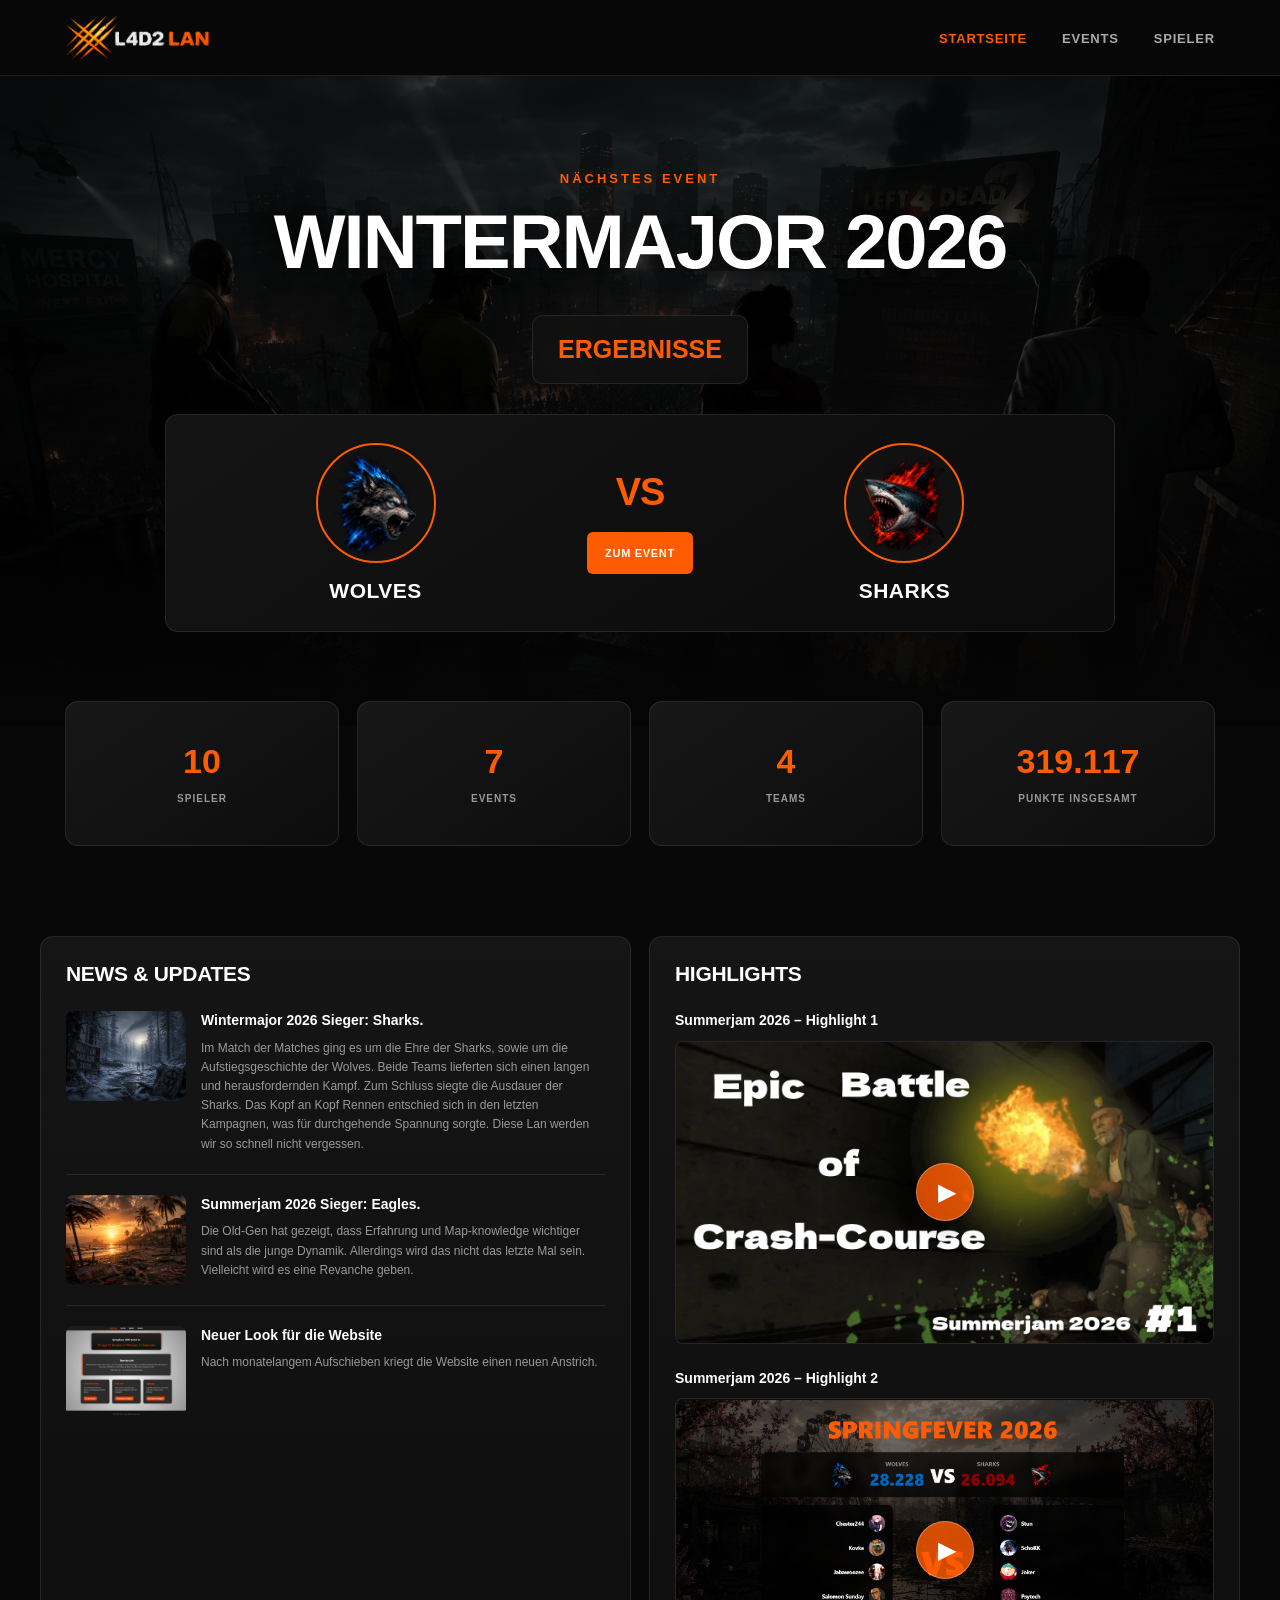
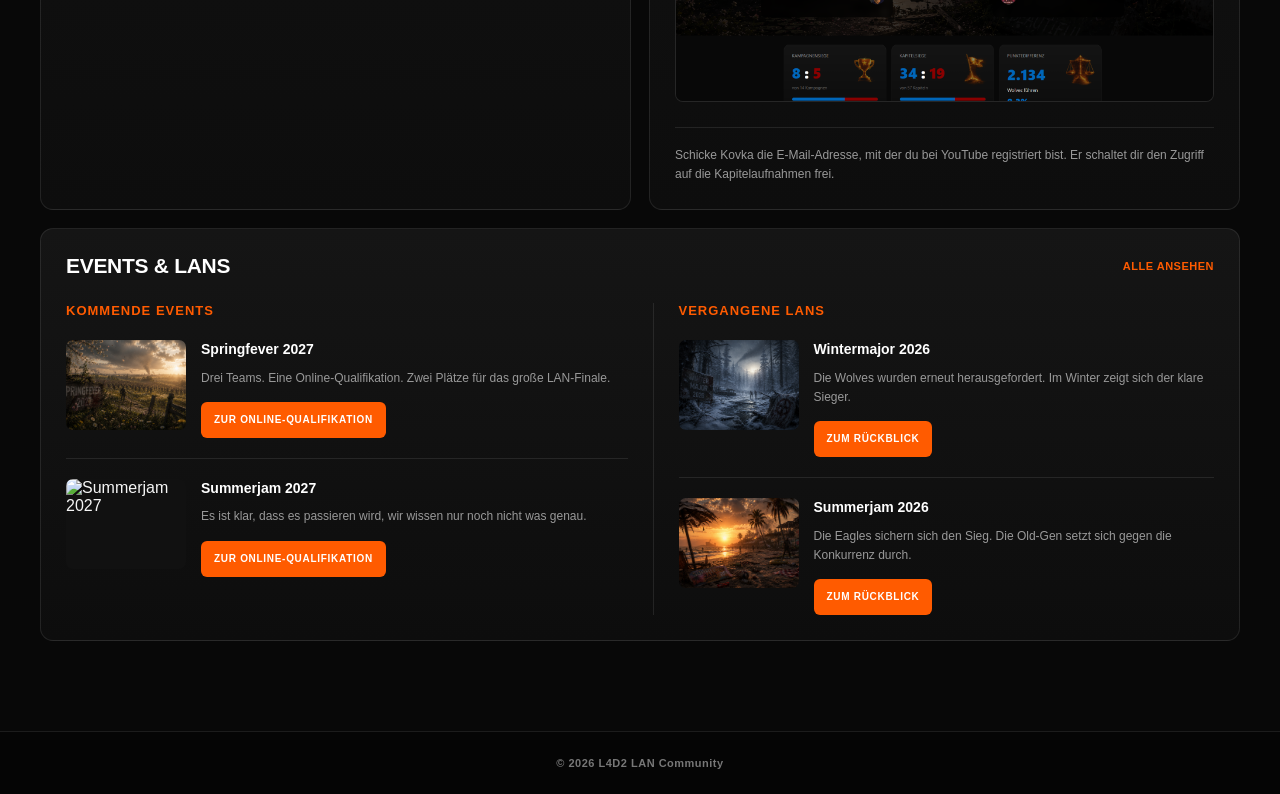
==== commit 09d9adcf: "Springfever 2027 Qualifikationsseite aktualisiert" ====
--- a/index.html
+++ b/index.html
@@ -59,7 +59,7 @@
                 NÄCHSTES EVENT
             </span>
 
-            <h1>Wintermajor 2026</h1>
+            <h1>WINTERMAJOR 2026</h1>
 
 
             <!-- COUNTDOWN -->
@@ -100,7 +100,7 @@
                         href="eventfolder/events/6wintermajor2026/6wintermajor2026.html"
                         class="primary-btn">
 
-                        Zum Event
+                        ZUM EVENT
 
                     </a>
 
--- a/indexfolder/index.css
+++ b/indexfolder/index.css
@@ -1,6 +1,33 @@
-/* ===================================
-   GLOBAL
-=================================== */
+
+/* =========================================================
+   L4D2 LAN – STARTSEITE
+   Designsystem angelehnt an Springfever 2027 Qualification
+========================================================= */
+
+
+/* =========================================================
+   1. GLOBAL
+========================================================= */
+
+:root {
+    --color-bg: #080808;
+    --color-bg-soft: #101010;
+    --color-card: #151515;
+    --color-card-light: #1c1c1c;
+
+    --color-orange: #ff5b00;
+    --color-white: #f5f5f5;
+    --color-text: #d0d0d0;
+    --color-muted: #888888;
+
+    --color-border: rgba(255, 255, 255, 0.09);
+
+    --color-blue: #0066b9;
+    --color-red: #8a0000;
+
+    --content-width: 1200px;
+    --section-spacing: 90px;
+}
 
 * {
     margin: 0;
@@ -8,98 +35,98 @@
     box-sizing: border-box;
 }
 
+html {
+    scroll-behavior: smooth;
+    scroll-padding-top: 90px;
+}
+
 body {
-    font-family: "Segoe UI", sans-serif;
-
-    background:
-        radial-gradient(
-            circle at top,
-            #161616 0%,
-            #0b0b0b 55%,
-            #050505 100%
-        );
-
-    color: #ffffff;
-
-    min-height: 100vh;
+    font-family: Arial, Helvetica, sans-serif;
+    background: var(--color-bg);
+    color: var(--color-white);
+    overflow-x: hidden;
 }
 
 a {
+    color: inherit;
     text-decoration: none;
-    color: inherit;
 }
 
 img {
+    max-width: 100%;
     display: block;
-    max-width: 100%;
-}
-
-
-/* ===================================
-   NAVIGATION
-=================================== */
+}
+
+button,
+input {
+    font: inherit;
+}
+
+
+/* =========================================================
+   2. NAVIGATION
+   Entspricht der Qualifikations-CSS
+========================================================= */
 
 nav {
-    position: sticky;
-    top: 0;
-    z-index: 1000;
-
-    background: rgba(10, 10, 10, 0.95);
-
-    backdrop-filter: blur(10px);
-
-    border-bottom: 1px solid rgba(255, 69, 0, 0.15);
+    width: 100%;
+    height: 76px;
+
+    background: rgba(8, 8, 8, 0.96);
+    border-bottom: 1px solid var(--color-border);
+
+    position: relative;
+    z-index: 100;
+
+    backdrop-filter: blur(12px);
 }
 
 .nav-container {
-    max-width: 1400px;
-
-    margin: auto;
-
-    display: flex;
-
+    max-width: var(--content-width);
+    height: 100%;
+
+    margin: 0 auto;
+    padding: 0 25px;
+
+    display: flex;
+    align-items: center;
     justify-content: space-between;
+}
+
+.logo img {
+    width: 145px;
+    height: auto;
+}
+
+.nav-links {
+    display: flex;
     align-items: center;
-
-    padding: 0.25rem 2rem;
-}
-
-.logo img {
-    width: 170px;
-    height: auto;
-}
-
-.nav-links {
+    gap: 35px;
+
     list-style: none;
-
-    display: flex;
-
-    gap: 3rem;
 }
 
 .nav-links a {
-    color: white;
-
-    font-weight: 600;
-
-    transition: color 0.25s ease;
+    color: #aaa;
+
+    font-size: 13px;
+    font-weight: 700;
+
+    letter-spacing: 0.8px;
+    text-transform: uppercase;
+
+    transition: color 0.2s ease;
 }
 
 .nav-links a:hover,
 .nav-links a.active {
-    color: #ff4500;
-}
-
-.nav-links a.active {
-    border-bottom: 2px solid #ff4500;
-
-    padding-bottom: 0.35rem;
-}
-
-
-/* ===================================
-   HERO
-=================================== */
+    color: var(--color-orange);
+}
+
+
+/* =========================================================
+   3. HERO
+========================================================= */
 
 .hero {
     position: relative;
@@ -107,34 +134,40 @@
     min-height: 650px;
 
     display: flex;
-
+    align-items: center;
     justify-content: center;
-    align-items: center;
-
-    padding: 5rem 2rem;
+
+    padding: 60px 25px;
+
+    background-image:
+        linear-gradient(
+            180deg,
+            rgba(0, 0, 0, 0.55),
+            rgba(0, 0, 0, 0.82)
+        ),
+        url("startseitenfotos/hero-banner.png");
+
+    background-size: cover;
+    background-position: center 40%;
+    background-repeat: no-repeat;
+
+    overflow: hidden;
+}
+
+.hero-overlay {
+    position: absolute;
+    inset: 0;
 
     background:
         linear-gradient(
-            rgba(0, 0, 0, 0.55),
-            rgba(0, 0, 0, 0.75)
+            180deg,
+            rgba(0, 0, 0, 0.25),
+            rgba(0, 0, 0, 0.35)
         ),
-        url("startseitenfotos/hero-banner.png");
-
-    background-size: 100% auto;
-    background-repeat: no-repeat;
-    background-position: center top;
-}
-
-.hero-overlay {
-    position: absolute;
-
-    inset: 0;
-
-    background:
-        radial-gradient(
-            circle,
-            transparent 20%,
-            rgba(0, 0, 0, 0.4) 100%
+        linear-gradient(
+            0deg,
+            var(--color-bg) 0%,
+            transparent 35%
         );
 
     pointer-events: none;
@@ -145,7 +178,13 @@
     z-index: 2;
 
     width: 100%;
-    max-width: 1200px;
+    max-width: var(--content-width);
+
+    margin: 0 auto;
+
+    display: flex;
+    flex-direction: column;
+    align-items: center;
 
     text-align: center;
 }
@@ -153,117 +192,116 @@
 .hero-subtitle {
     display: block;
 
-    color: #ff4500;
-
-    font-weight: 700;
+    color: var(--color-orange);
+
+    font-size: 13px;
+    font-weight: 800;
 
     letter-spacing: 3px;
 
-    margin-bottom: 1rem;
+    margin-bottom: 18px;
 }
 
 .hero h1 {
-    font-size: 5rem;
-
-    font-weight: 800;
-
-    margin-bottom: 2rem;
-
-    text-shadow:
-        0 0 25px rgba(0, 0, 0, 0.8);
-}
-
-
-/* ===================================
-   COUNTDOWN
-=================================== */
+    color: white;
+
+    font-size: clamp(42px, 6vw, 76px);
+    line-height: 1;
+
+    font-weight: 900;
+    letter-spacing: -2px;
+
+    margin-bottom: 35px;
+
+    text-shadow: 0 0 25px rgba(0, 0, 0, 0.8);
+}
+
+
+/* =========================================================
+   4. COUNTDOWN
+========================================================= */
 
 .countdown-box {
     width: fit-content;
     max-width: 100%;
 
-    margin: 0 auto 2rem;
-
-    display: flex;
-
+    margin: 0 auto 30px;
+
+    display: flex;
     align-items: center;
-
-    gap: 1rem;
-
-    padding: 1rem 2rem;
-
-    border-radius: 15px;
-
-    background: rgba(10, 10, 10, 0.85);
-
-    border: 1px solid rgba(255, 69, 0, 0.2);
-
-    backdrop-filter: blur(10px);
+    justify-content: center;
+
+    gap: 15px;
+
+    padding: 16px 25px;
+
+    background: rgba(18, 18, 18, 0.88);
+
+    border: 1px solid var(--color-border);
+    border-radius: 10px;
+
+    backdrop-filter: blur(12px);
 }
 
 .countdown-label {
-    color: #cccccc;
+    color: #999;
+
+    font-size: 11px;
+    font-weight: 800;
+
+    letter-spacing: 1px;
+    text-transform: uppercase;
 }
 
 #countdown {
-    color: #ff4500;
-
-    font-size: 2rem;
-
-    font-weight: 800;
-}
-
-/* ERGEBNISANZEIGE NACH DEM EVENT */
-
-#countdown {
+    color: var(--color-orange);
+
+    font-size: 25px;
+    font-weight: 900;
+
     text-align: center;
-}
-
-/* Etwas kleinere Schrift bei längeren Ergebnistexten */
-
-@media (max-width: 650px) {
-
-    #countdown {
-        line-height: 1.4;
-    }
-
-}
-
-
-/* ===================================
-   MATCH CARD
-=================================== */
+    line-height: 1.4;
+}
+
+
+/* =========================================================
+   5. MATCH CARD
+========================================================= */
 
 .match-card {
+    width: 100%;
     max-width: 950px;
 
-    margin: auto;
-
-    display: flex;
-
+    margin: 0 auto;
+
+    display: flex;
     justify-content: space-between;
     align-items: center;
 
-    gap: 2rem;
-
-    padding: 2rem;
-
-    border-radius: 22px;
-
-    background: rgba(15, 15, 15, 0.85);
+    gap: 30px;
+
+    padding: 28px;
+
+    background:
+        linear-gradient(
+            145deg,
+            rgba(21, 21, 21, 0.96),
+            rgba(11, 11, 11, 0.96)
+        );
+
+    border: 1px solid var(--color-border);
+    border-radius: 13px;
 
     backdrop-filter: blur(12px);
-
-    border: 1px solid rgba(255, 69, 0, 0.15);
-
-    box-shadow:
-        0 0 40px rgba(0, 0, 0, 0.5);
 }
 
 .team-card {
     flex: 1;
-
     min-width: 0;
+
+    display: flex;
+    flex-direction: column;
+    align-items: center;
 
     text-align: center;
 }
@@ -272,303 +310,286 @@
     width: 120px;
     height: 120px;
 
-    object-fit: cover;
-
+    object-fit: contain;
+
+    margin: 0 auto;
+
+    border: 2px solid var(--color-orange);
     border-radius: 50%;
 
-    margin: auto;
-
-    border: 3px solid #ff4500;
+    background: #111;
+    padding: 5px;
 }
 
 .team-card h3 {
-    margin-top: 1rem;
-
-    font-size: 1.4rem;
-}
-
-.team-card p {
-    margin-top: 0.5rem;
-
-    color: #aaaaaa;
+    margin-top: 16px;
+
+    color: white;
+
+    font-size: 21px;
+    font-weight: 900;
+
+    letter-spacing: 0.5px;
 }
 
 .versus-section {
+    flex-shrink: 0;
+
+    display: flex;
+    flex-direction: column;
+    align-items: center;
+
     text-align: center;
-
-    flex-shrink: 0;
 }
 
 .versus-section h2 {
-    font-size: 4rem;
-
-    color: #ff4500;
-
-    margin-bottom: 1rem;
-}
-
-
-/* ===================================
-   BUTTON
-=================================== */
-
-.primary-btn {
-    display: inline-block;
-
-    background: #ff4500;
-
+    color: var(--color-orange);
+
+    font-size: 38px;
+    font-weight: 900;
+
+    letter-spacing: -1px;
+
+    margin-bottom: 18px;
+}
+
+
+/* =========================================================
+   6. BUTTONS
+========================================================= */
+
+.primary-btn,
+.qualification-btn {
+    display: inline-flex;
+    align-items: center;
+    justify-content: center;
+
+    min-height: 42px;
+
+    padding: 0 18px;
+
+    background: var(--color-orange);
     color: white;
 
-    font-weight: 700;
-
-    padding: 0.9rem 1.6rem;
-
-    border-radius: 10px;
+    border: none;
+    border-radius: 6px;
+
+    font-size: 11px;
+    font-weight: 900;
+
+    letter-spacing: 0.7px;
+    text-transform: uppercase;
 
     transition:
-        background 0.25s ease,
-        transform 0.25s ease;
-}
-
-.primary-btn:hover {
-    background: #db3d00;
-
+        background 0.2s ease,
+        transform 0.2s ease;
+}
+
+.primary-btn:hover,
+.qualification-btn:hover {
+    background: #e64f00;
     transform: translateY(-2px);
 }
 
 
-/* ===================================
-   STATS
-=================================== */
+/* =========================================================
+   7. STATISTICS
+========================================================= */
 
 .stats-section {
-    max-width: 1300px;
-
-    margin: 3rem auto;
-
-    padding: 0 2rem;
+    width: 100%;
+    max-width: var(--content-width);
+
+    margin: 0 auto;
+    padding: 0 25px;
 
     display: grid;
-
-    grid-template-columns:
-        repeat(4, minmax(0, 1fr));
-
-    gap: 1.5rem;
+    grid-template-columns: repeat(4, minmax(0, 1fr));
+
+    gap: 18px;
+
+    position: relative;
+    z-index: 5;
+
+    margin-top: -25px;
+    margin-bottom: var(--section-spacing);
 }
 
 .stat-box {
     min-width: 0;
+    min-height: 145px;
+
+    padding: 25px;
+
+    background:
+        linear-gradient(
+            145deg,
+            #171717,
+            #0d0d0d
+        );
+
+    border: 1px solid var(--color-border);
+    border-radius: 13px;
+
+    display: flex;
+    flex-direction: column;
+    align-items: center;
+    justify-content: center;
+
+    text-align: center;
+
+    transition:
+        transform 0.2s ease,
+        border-color 0.2s ease;
+}
+
+.stat-box:hover {
+    transform: translateY(-3px);
+    border-color: rgba(255, 255, 255, 0.2);
+}
+
+.stat-number {
+    display: block;
+
+    color: var(--color-orange);
+
+    font-size: 34px;
+    font-weight: 900;
+
+    line-height: 1.1;
+
+    margin-bottom: 12px;
+}
+
+.stat-label {
+    display: block;
+
+    color: #999;
+
+    font-size: 10px;
+    font-weight: 800;
+
+    letter-spacing: 1px;
+    text-transform: uppercase;
+}
+
+
+/* =========================================================
+   8. DASHBOARD
+========================================================= */
+
+.dashboard {
+    width: 100%;
+    max-width: 1250px;
+
+    margin: 0 auto;
+    padding: 0 25px 90px;
+
+    display: grid;
+    grid-template-columns: repeat(2, minmax(0, 1fr));
+
+    align-items: stretch;
+
+    gap: 18px;
+}
+
+.dashboard > .panel {
+    min-width: 0;
+}
+
+.events-panel {
+    grid-column: 1 / -1;
+}
+
+
+/* =========================================================
+   9. PANELS
+========================================================= */
+
+.panel {
+    min-width: 0;
+
+    padding: 25px;
 
     background:
         linear-gradient(
             180deg,
-            #181818,
-            #0e0e0e
+            #151515 0%,
+            #0d0d0d 100%
         );
 
-    border: 1px solid rgba(255, 69, 0, 0.15);
-
-    border-radius: 20px;
-
-    padding: 2rem;
-
-    text-align: center;
-
-    transition:
-        transform 0.25s ease,
-        border-color 0.25s ease;
-}
-
-.stat-box:hover {
-    transform: translateY(-4px);
-
-    border-color: rgba(255, 69, 0, 0.4);
-}
-
-.stat-number {
-    display: block;
-
-    font-size: 3rem;
-
+    border: 1px solid var(--color-border);
+    border-radius: 13px;
+}
+
+.panel-header {
+    display: flex;
+    align-items: center;
+    justify-content: space-between;
+
+    gap: 20px;
+
+    margin-bottom: 25px;
+}
+
+.panel-header h2 {
+    color: white;
+
+    font-size: 21px;
+    font-weight: 900;
+
+    letter-spacing: -0.3px;
+    text-transform: uppercase;
+}
+
+.panel-header a {
+    color: var(--color-orange);
+
+    font-size: 11px;
     font-weight: 800;
 
-    color: #ff4500;
-}
-
-.stat-label {
-    display: block;
-
-    margin-top: 0.75rem;
-
-    color: #bbbbbb;
-}
-
-
-/* ===================================
-   DASHBOARD GRID
-=================================== */
-
-/*
-   Obere Reihe:
-   News & Updates | Highlights
-
-   Untere Reihe:
-   Events & LANs über die gesamte Breite
-*/
-
-.dashboard {
-    max-width: 1300px;
-
-    margin: auto;
-
-    padding: 0 2rem 5rem;
-
-    display: grid;
-
-    grid-template-columns:
-        repeat(2, minmax(0, 1fr));
-
-    align-items: stretch;
-
-    gap: 1.5rem;
-}
-
-.dashboard > .panel {
+    letter-spacing: 0.5px;
+    text-transform: uppercase;
+
+    white-space: nowrap;
+
+    transition: color 0.2s ease;
+}
+
+.panel-header a:hover {
+    color: #ff7840;
+}
+
+
+/* =========================================================
+   10. NEWS
+========================================================= */
+
+.news-list {
+    display: flex;
+    flex-direction: column;
+
+    gap: 20px;
+}
+
+.news-item {
+    display: flex;
+    align-items: flex-start;
+
+    gap: 15px;
+
     min-width: 0;
-}
-
-/* EVENTS UND LANs ÜBER DIE GESAMTE BREITE */
-
-.events-panel {
-    grid-column: 1 / -1;
-}
-
-
-/* ===================================
-   PANELS
-=================================== */
-
-.panel {
-    min-width: 0;
-
-    background:
-        linear-gradient(
-            180deg,
-            #161616,
-            #0d0d0d
-        );
-
-    border-radius: 20px;
-
-    padding: 2rem;
-
-    border: 1px solid rgba(255, 69, 0, 0.15);
-
-    box-shadow:
-        0 0 20px rgba(0, 0, 0, 0.35);
-}
-
-.panel-header {
-    display: flex;
-
-    justify-content: space-between;
-    align-items: center;
-
-    gap: 1rem;
-
-    margin-bottom: 2rem;
-}
-
-.panel-header h2 {
-    font-size: 1.5rem;
-
-    line-height: 1.3;
-}
-
-.panel-header a {
-    color: #ff4500;
-
-    font-weight: 600;
-
-    white-space: nowrap;
-
-    transition: color 0.2s ease;
-}
-
-.panel-header a:hover {
-    color: #ff7a45;
-}
-
-
-/* ===================================
-   EVENTS & LANs – LAYOUT
-=================================== */
-
-.events-columns {
-    display: grid;
-
-    grid-template-columns:
-        repeat(2, minmax(0, 1fr));
-
-    align-items: stretch;
-
-    gap: 2rem;
-}
-
-.event-group {
-    min-width: 0;
-}
-
-.event-group-title {
-    font-size: 1.15rem;
-
-    color: #ff4500;
-
-    margin-bottom: 1.5rem;
-}
-
-/* TRENNLINIE ZWISCHEN BEIDEN BEREICHEN */
-
-.event-group + .event-group {
-    border-left: 1px solid rgba(255, 255, 255, 0.08);
-
-    padding-left: 2rem;
-}
-
-
-/* ===================================
-   EVENT LIST
-=================================== */
-
-.event-list {
-    display: flex;
-
-    flex-direction: column;
-
-    gap: 1.5rem;
-}
-
-.event-item {
-    display: flex;
-
-    align-items: flex-start;
-
-    gap: 1rem;
-
-    min-width: 0;
-
-    padding-bottom: 1.5rem;
-
-    border-bottom: 1px solid rgba(255, 255, 255, 0.05);
-}
-
-.event-item:last-child {
+    padding-bottom: 20px;
+
+    border-bottom: 1px solid var(--color-border);
+}
+
+.news-item:last-child {
+    padding-bottom: 0;
     border-bottom: none;
-
-    padding-bottom: 0;
-}
-
-.event-item img {
+}
+
+.news-item img {
     flex-shrink: 0;
 
     width: 120px;
@@ -576,177 +597,86 @@
 
     object-fit: cover;
 
-    border-radius: 12px;
-}
-
-.event-content {
-    min-width: 0;
-
-    flex: 1;
-}
-
-.event-content h3 {
-    font-size: 1.1rem;
-
-    margin-bottom: 0.5rem;
-}
-
-.event-content p {
-    color: #bbbbbb;
-
-    line-height: 1.5;
-
-    margin-bottom: 0.75rem;
-
-    overflow-wrap: anywhere;
-}
-
-.event-date {
-    color: #ff4500;
-
-    font-size: 0.9rem;
-
-    font-weight: 600;
-}
-
-/* ===================================
-   SPRINGFEVER QUALIFICATION BUTTON
-=================================== */
-
-.qualification-btn {
-
-    display: inline-block;
-
-    margin-top: 10px;
-    padding: 10px 16px;
-
-    background: #ff4500;
-    color: #ffffff;
-
     border-radius: 7px;
 
-    font-size: 0.75rem;
-    font-weight: 800;
-    letter-spacing: 0.4px;
-
-    transition:
-        background 0.25s ease,
-        transform 0.25s ease;
-
-}
-
-
-/* ===================================
-   NEWS
-=================================== */
-
-.news-list {
-    display: flex;
-
-    flex-direction: column;
-
-    gap: 1.5rem;
-}
-
-.news-item {
-    display: flex;
-
-    align-items: flex-start;
-
-    gap: 1rem;
-
-    min-width: 0;
-}
-
-.news-item img {
-    flex-shrink: 0;
-
-    width: 120px;
-    height: 90px;
-
-    object-fit: cover;
-
-    border-radius: 12px;
+    background: #111;
 }
 
 .news-content {
     flex: 1;
-
     min-width: 0;
+
+    display: flex;
+    flex-direction: column;
+
+    gap: 8px;
 }
 
 .news-content h4 {
-    font-size: 1.05rem;
+    color: white;
+
+    font-size: 14px;
+    font-weight: 800;
 
     line-height: 1.4;
-
-    margin-bottom: 0.5rem;
 }
 
 .news-content p {
-    color: #bbbbbb;
-
+    color: #999;
+
+    font-size: 12px;
     line-height: 1.6;
 
     overflow-wrap: anywhere;
 }
 
 
-/* ===================================
-   HIGHLIGHTS – YOUTUBE VIDEOS
-=================================== */
+/* =========================================================
+   11. HIGHLIGHTS – YOUTUBE
+========================================================= */
 
 .highlights-list {
     display: flex;
-
     flex-direction: column;
 
-    gap: 1.5rem;
-}
-
-/* KLICKBARER VIDEO-BEREICH */
+    gap: 25px;
+}
 
 .highlight-video {
     display: block;
 
+    min-width: 0;
+
     color: inherit;
-
     text-decoration: none;
-
-    min-width: 0;
 }
 
 .highlight-video h3 {
-    font-size: 1.05rem;
+    color: white;
+
+    font-size: 14px;
+    font-weight: 800;
 
     line-height: 1.4;
 
-    margin-bottom: 0.65rem;
-
-    color: #ffffff;
+    margin-bottom: 10px;
 
     transition: color 0.2s ease;
 }
-
-/* THUMBNAIL-CONTAINER */
 
 .highlight-thumbnail {
     position: relative;
 
     width: 100%;
-
     aspect-ratio: 16 / 9;
 
     overflow: hidden;
 
-    border-radius: 12px;
-
-    background: #111111;
-
-    border: 1px solid rgba(255, 69, 0, 0.15);
-}
-
-/* YOUTUBE VORSCHAUBILD */
+    border-radius: 8px;
+    border: 1px solid var(--color-border);
+
+    background: #111;
+}
 
 .highlight-thumbnail img {
     display: block;
@@ -759,8 +689,6 @@
     transition: transform 0.3s ease;
 }
 
-/* PLAY-BUTTON */
-
 .highlight-play {
     position: absolute;
 
@@ -770,9 +698,8 @@
     transform: translate(-50%, -50%);
 
     display: flex;
-
+    align-items: center;
     justify-content: center;
-    align-items: center;
 
     width: 58px;
     height: 58px;
@@ -781,41 +708,30 @@
 
     border-radius: 50%;
 
-    background: rgba(255, 69, 0, 0.78);
-
+    background: rgba(255, 91, 0, 0.82);
     border: 1px solid rgba(255, 255, 255, 0.3);
 
-    color: #ffffff;
-
-    font-size: 1.5rem;
-
+    color: white;
+
+    font-size: 24px;
     line-height: 1;
 
-    box-shadow:
-        0 4px 20px rgba(0, 0, 0, 0.35);
+    box-shadow: 0 4px 20px rgba(0, 0, 0, 0.35);
 
     transition:
         transform 0.22s ease,
         background 0.22s ease,
         box-shadow 0.22s ease;
 
-    /*
-       Der Hover wird vom Thumbnail erkannt.
-       Das Icon blockiert weder den Hover noch den Klick.
-    */
-
     pointer-events: none;
 }
-
-/* HOVER AUF DEM BILD */
 
 .highlight-thumbnail:hover .highlight-play {
     transform: translate(-50%, -50%) scale(1.18);
 
-    background: rgba(255, 69, 0, 0.95);
-
-    box-shadow:
-        0 0 25px rgba(255, 69, 0, 0.4);
+    background: rgba(255, 91, 0, 0.96);
+
+    box-shadow: 0 0 25px rgba(255, 91, 0, 0.4);
 }
 
 .highlight-thumbnail:hover img {
@@ -823,14 +739,11 @@
 }
 
 .highlight-video:hover h3 {
-    color: #ff6a32;
-}
-
-/* TASTATURBEDIENUNG */
+    color: var(--color-orange);
+}
 
 .highlight-video:focus-visible {
-    outline: 2px solid #ff4500;
-
+    outline: 2px solid var(--color-orange);
     outline-offset: 5px;
 
     border-radius: 5px;
@@ -838,51 +751,179 @@
 
 .highlight-video:focus-visible .highlight-play {
     transform: translate(-50%, -50%) scale(1.18);
-
-    background: rgba(255, 69, 0, 0.95);
-}
-
-/* HINWEIS UNTER DEN VIDEOS */
+    background: rgba(255, 91, 0, 0.96);
+}
 
 .highlights-note {
-    margin-top: 1.5rem;
-
-    padding-top: 1rem;
-
-    border-top: 1px solid rgba(255, 255, 255, 0.07);
-
-    color: #bbbbbb;
-
-    font-size: 0.9rem;
-
+    margin-top: 25px;
+    padding-top: 18px;
+
+    border-top: 1px solid var(--color-border);
+
+    color: #999;
+
+    font-size: 12px;
     line-height: 1.6;
 }
 
 
-/* ===================================
-   FOOTER
-=================================== */
+/* =========================================================
+   12. EVENTS & LANs
+========================================================= */
+
+.events-columns {
+    display: grid;
+
+    grid-template-columns: repeat(2, minmax(0, 1fr));
+
+    align-items: stretch;
+
+    gap: 25px;
+}
+
+.event-group {
+    min-width: 0;
+}
+
+.event-group-title {
+    color: var(--color-orange);
+
+    font-size: 13px;
+    font-weight: 900;
+
+    letter-spacing: 1px;
+    text-transform: uppercase;
+
+    margin-bottom: 22px;
+}
+
+.event-group + .event-group {
+    border-left: 1px solid var(--color-border);
+    padding-left: 25px;
+}
+
+
+/* =========================================================
+   13. EVENT LIST
+========================================================= */
+
+.event-list {
+    display: flex;
+    flex-direction: column;
+
+    gap: 20px;
+}
+
+.event-item {
+    display: flex;
+    align-items: flex-start;
+
+    gap: 15px;
+
+    min-width: 0;
+    padding-bottom: 20px;
+
+    border-bottom: 1px solid var(--color-border);
+}
+
+.event-item:last-child {
+    padding-bottom: 0;
+    border-bottom: none;
+}
+
+.event-item img {
+    flex-shrink: 0;
+
+    width: 120px;
+    height: 90px;
+
+    object-fit: cover;
+
+    border-radius: 7px;
+
+    background: #111;
+}
+
+.event-content {
+    flex: 1;
+    min-width: 0;
+
+    display: flex;
+    flex-direction: column;
+    align-items: flex-start;
+
+    gap: 9px;
+}
+
+.event-content h3 {
+    color: white;
+
+    font-size: 14px;
+    font-weight: 800;
+
+    line-height: 1.4;
+}
+
+.event-content p {
+    color: #999;
+
+    font-size: 12px;
+    line-height: 1.6;
+
+    overflow-wrap: anywhere;
+}
+
+.event-date {
+    color: var(--color-orange);
+
+    font-size: 11px;
+    font-weight: 800;
+}
+
+
+/* =========================================================
+   14. QUALIFICATION BUTTON
+========================================================= */
+
+.qualification-btn {
+    margin-top: 5px;
+
+    min-height: 36px;
+    padding: 0 13px;
+
+    font-size: 10px;
+}
+
+
+/* =========================================================
+   15. FOOTER
+========================================================= */
 
 footer {
-    padding: 2rem;
+    padding: 25px;
 
     text-align: center;
 
-    color: #888888;
+    color: #777;
 
     background: #050505;
 
-    border-top: 1px solid rgba(255, 69, 0, 0.15);
-}
-
-
-/* ===================================
-   RESPONSIVE – TABLET
-=================================== */
+    border-top: 1px solid var(--color-border);
+}
+
+footer p {
+    font-size: 11px;
+    font-weight: 600;
+
+    letter-spacing: 0.5px;
+}
+
+
+/* =========================================================
+   16. RESPONSIVE – TABLET
+========================================================= */
 
 @media (max-width: 900px) {
-
-    /* DASHBOARD UNTEREINANDER */
 
     .dashboard {
         grid-template-columns: 1fr;
@@ -892,129 +933,146 @@
         grid-column: auto;
     }
 
-    /* EVENTS UND LANs UNTEREINANDER */
-
     .events-columns {
         grid-template-columns: 1fr;
-
-        gap: 1.5rem;
-    }
-
-    /* TRENNLINIE HORIZONTAL */
+        gap: 25px;
+    }
 
     .event-group + .event-group {
         border-left: none;
 
-        border-top: 1px solid rgba(255, 255, 255, 0.08);
+        border-top: 1px solid var(--color-border);
 
         padding-left: 0;
-
-        padding-top: 1.5rem;
-    }
-
-    /* STATS */
+        padding-top: 25px;
+    }
 
     .stats-section {
         grid-template-columns: repeat(2, minmax(0, 1fr));
     }
 
-    /* MATCH CARD */
-
-    .match-card {
-        flex-direction: column;
-    }
-
-    /* HERO */
+    .hero {
+        min-height: 600px;
+    }
 
     .hero h1 {
-        font-size: 3rem;
-    }
-}
-
-
-/* ===================================
-   RESPONSIVE – SMARTPHONE
-=================================== */
+        font-size: clamp(38px, 6vw, 58px);
+    }
+}
+
+
+/* =========================================================
+   17. RESPONSIVE – SMARTPHONE
+========================================================= */
 
 @media (max-width: 650px) {
 
     /* NAVIGATION */
+
+    nav {
+        height: auto;
+        min-height: 76px;
+    }
 
     .nav-container {
         flex-direction: column;
-
-        gap: 1rem;
+        justify-content: center;
+
+        gap: 12px;
+
+        padding: 12px 16px;
+    }
+
+    .logo img {
+        width: 125px;
     }
 
     .nav-links {
-        gap: 1rem;
+        gap: 20px;
 
         flex-wrap: wrap;
-
         justify-content: center;
     }
 
+    .nav-links a {
+        font-size: 11px;
+    }
+
+
     /* HERO */
 
     .hero {
+        min-height: 0;
+
+        padding: 65px 16px 55px;
+
         background-size: cover;
-
         background-position: center center;
-
-        min-height: 420px;
-
-        padding: 2rem 1rem;
     }
 
     .hero h1 {
-        font-size: 2.2rem;
-    }
+        font-size: clamp(30px, 8vw, 42px);
+        letter-spacing: -1px;
+
+        margin-bottom: 25px;
+    }
+
+    .hero-subtitle {
+        font-size: 11px;
+        letter-spacing: 2px;
+
+        margin-bottom: 14px;
+    }
+
 
     /* COUNTDOWN */
 
     .countdown-box {
-        flex-direction: row;
+        width: 100%;
 
         flex-wrap: wrap;
-
         justify-content: center;
 
-        padding: 0.75rem 1rem;
-
-        gap: 0.5rem;
+        gap: 8px;
+
+        padding: 13px 15px;
+        margin-bottom: 22px;
     }
 
     .countdown-label {
-        font-size: 0.8rem;
+        font-size: 10px;
     }
 
     #countdown {
-        font-size: 1.3rem;
-    }
+        font-size: 20px;
+    }
+
 
     /* MATCH CARD */
 
     .match-card {
         flex-direction: row;
 
-        padding: 1rem;
-
-        gap: 0.5rem;
+        gap: 8px;
+
+        padding: 18px 12px;
     }
 
     .team-card {
         flex: 1;
-
         min-width: 0;
     }
 
     .team-card img {
         width: 65px;
         height: 65px;
+
+        padding: 3px;
     }
 
     .team-card h3 {
-        font-size: 1rem;
+        font-size: 12px;
+        margin-top: 10px;
     }
 
     .versus-section {
@@ -1022,57 +1080,82 @@
     }
 
     .versus-section h2 {
-        font-size: 2rem;
-
-        margin-bottom: 0.5rem;
+        font-size: 23px;
+        margin-bottom: 10px;
     }
 
     .primary-btn {
-        padding: 0.6rem 1rem;
-
-        font-size: 0.8rem;
-    }
-
-    /* STATS */
+        min-height: 34px;
+
+        padding: 0 10px;
+
+        font-size: 9px;
+    }
+
+
+    /* STATISTICS */
 
     .stats-section {
         grid-template-columns: repeat(2, minmax(0, 1fr));
 
-        gap: 1rem;
-
-        padding: 0 1rem;
+        gap: 12px;
+
+        padding: 0 16px;
+
+        margin-top: -18px;
+        margin-bottom: 60px;
     }
 
     .stat-box {
-        padding: 1.25rem 0.75rem;
-    }
+        min-height: 115px;
+        padding: 18px 10px;
+    }
+
+    .stat-number {
+        font-size: 27px;
+        margin-bottom: 9px;
+    }
+
+    .stat-label {
+        font-size: 9px;
+        letter-spacing: 0.7px;
+    }
+
 
     /* DASHBOARD */
 
     .dashboard {
-        padding: 0 1rem 3rem;
-
-        gap: 1rem;
-    }
-
-    /* PANEL-ABSTÄNDE */
+        padding: 0 16px 60px;
+
+        gap: 15px;
+    }
+
+
+    /* PANELS */
 
     .panel {
-        padding: 1.5rem;
+        padding: 20px;
     }
 
     .panel-header {
-        margin-bottom: 1.5rem;
+        margin-bottom: 20px;
     }
 
     .panel-header h2 {
-        font-size: 1.3rem;
-    }
+        font-size: 17px;
+    }
+
+    .panel-header a {
+        font-size: 10px;
+    }
+
 
     /* NEWS */
 
     .news-item {
         flex-direction: column;
+
+        gap: 12px;
     }
 
     .news-item img {
@@ -1080,10 +1163,17 @@
         height: 160px;
     }
 
+    .news-content h4 {
+        font-size: 13px;
+    }
+
+
     /* EVENTS */
 
     .event-item {
         flex-direction: column;
+
+        gap: 12px;
     }
 
     .event-item img {
@@ -1091,74 +1181,137 @@
         height: 160px;
     }
 
-    /* VIDEO-HIGHLIGHTS */
+    .event-content {
+        width: 100%;
+    }
+
+    .event-content h3 {
+        font-size: 14px;
+    }
+
+
+    /* HIGHLIGHTS */
 
     .highlight-thumbnail {
-        border-radius: 10px;
+        border-radius: 7px;
     }
 
     .highlight-play {
-        width: 52px;
-        height: 52px;
-
-        font-size: 1.35rem;
-    }
-}
-
-
-/* ===================================
-   RESPONSIVE – KLEINE SMARTPHONES
-=================================== */
+        width: 48px;
+        height: 48px;
+
+        font-size: 20px;
+    }
+
+    .highlights-note {
+        font-size: 11px;
+    }
+
+
+    /* EVENT COLUMNS */
+
+    .events-columns {
+        gap: 20px;
+    }
+
+    .event-group-title {
+        margin-bottom: 17px;
+    }
+}
+
+
+/* =========================================================
+   18. RESPONSIVE – KLEINE SMARTPHONES
+========================================================= */
 
 @media (max-width: 480px) {
 
-    /* HERO */
+    .nav-links {
+        gap: 14px;
+    }
+
+    .nav-links a {
+        font-size: 10px;
+    }
+
+    .hero {
+        padding: 50px 12px 45px;
+    }
 
     .hero h1 {
-        font-size: 1.8rem;
-    }
-
-    /* STATS */
-
-    .stats-section {
-        grid-template-columns: 1fr;
-    }
-
-    .stat-number {
-        font-size: 2rem;
-    }
-
-    /* PANEL */
-
-    .panel {
-        padding: 1.25rem;
-    }
-
-    /* COUNTDOWN */
+        font-size: 30px;
+    }
 
     .countdown-box {
         width: 100%;
     }
 
     #countdown {
-        font-size: 1.1rem;
-    }
-
-    /* HIGHLIGHTS */
-
-    .highlight-video h3 {
-        font-size: 1rem;
-    }
-
-    .highlights-note {
-        font-size: 0.85rem;
-    }
-}
-
-
-/* ===================================
-   REDUZIERTE ANIMATIONEN
-=================================== */
+        font-size: 17px;
+    }
+
+    .match-card {
+        padding: 15px 8px;
+        gap: 5px;
+    }
+
+    .team-card img {
+        width: 55px;
+        height: 55px;
+    }
+
+    .team-card h3 {
+        font-size: 11px;
+    }
+
+    .versus-section h2 {
+        font-size: 20px;
+    }
+
+    .primary-btn {
+        font-size: 8px;
+        padding: 0 8px;
+    }
+
+    .stats-section {
+        gap: 10px;
+    }
+
+    .stat-box {
+        min-height: 105px;
+        padding: 15px 8px;
+    }
+
+    .stat-number {
+        font-size: 24px;
+    }
+
+    .stat-label {
+        font-size: 8px;
+    }
+
+    .panel {
+        padding: 16px;
+    }
+
+    .panel-header h2 {
+        font-size: 15px;
+    }
+
+    .event-item img,
+    .news-item img {
+        height: 145px;
+    }
+
+    .qualification-btn {
+        font-size: 9px;
+    }
+}
+
+
+/* =========================================================
+   19. REDUCED MOTION
+========================================================= */
 
 @media (prefers-reduced-motion: reduce) {
 
@@ -1173,5 +1326,4 @@
 
         animation-iteration-count: 1 !important;
     }
-
-}
+}
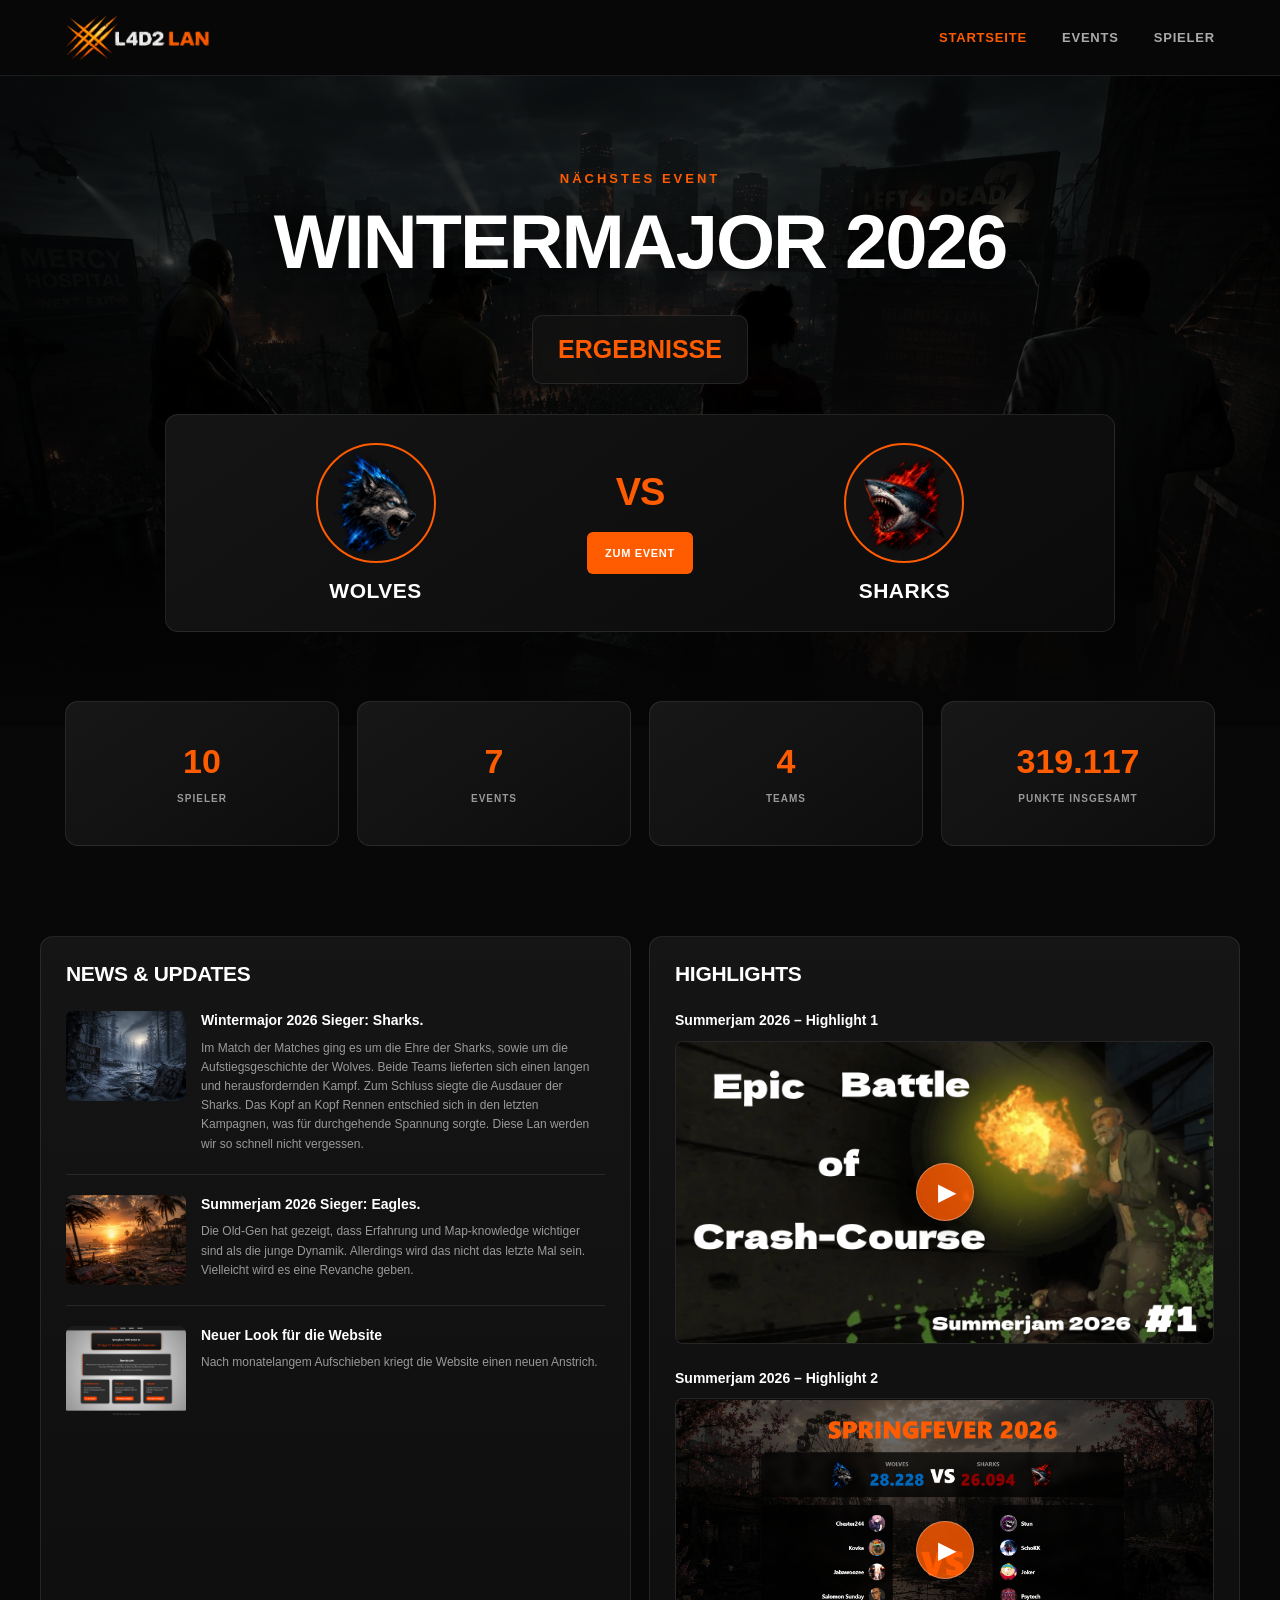
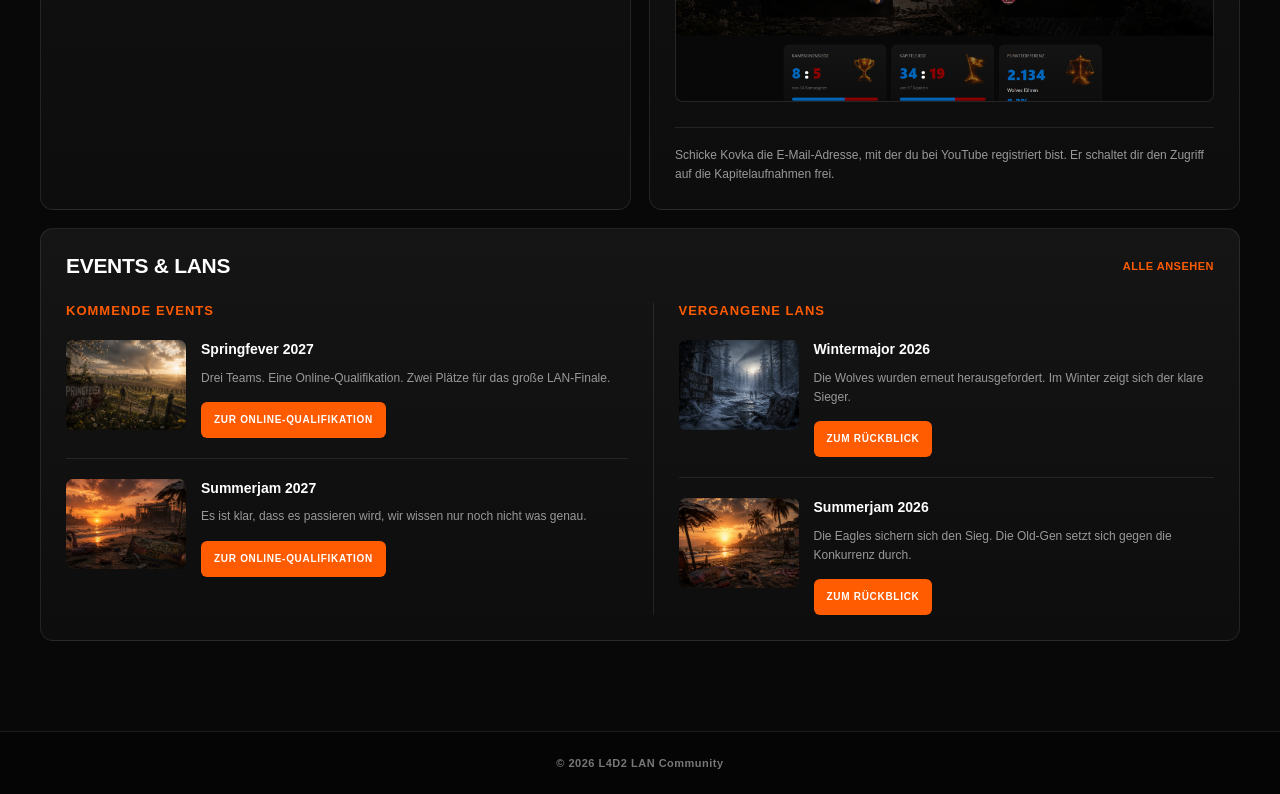
==== commit 2bc1ab1b: "Springfever 2027 Qualifikationsseite aktualisiert" ====
--- a/index.html
+++ b/index.html
@@ -454,7 +454,7 @@
                         <div class="event-item">
 
     <img
-        src="eventfolder/events/8summerjam2027/8summerjam2027_cover.png"
+        src="eventfolder/events/8summerjam2027/8Summerjam2027_cover.png"
         alt="Summerjam 2027">
 
     <div class="event-content">
--- a/indexfolder/index.css
+++ b/indexfolder/index.css
@@ -1,9 +1,7 @@
-
 /* =========================================================
    L4D2 LAN – STARTSEITE
    Designsystem angelehnt an Springfever 2027 Qualification
 ========================================================= */
-
 
 /* =========================================================
    1. GLOBAL
@@ -62,26 +60,26 @@
     font: inherit;
 }
 
-
-/* =========================================================
-   2. NAVIGATION
-   Entspricht der Qualifikations-CSS
+/* =========================================================
+   NAVIGATION
 ========================================================= */
 
 nav {
+    position: sticky;
+    top: 0;
+    z-index: 1000;
+
     width: 100%;
     height: 76px;
 
     background: rgba(8, 8, 8, 0.96);
     border-bottom: 1px solid var(--color-border);
 
-    position: relative;
-    z-index: 100;
-
     backdrop-filter: blur(12px);
 }
 
 .nav-container {
+    width: 100%;
     max-width: var(--content-width);
     height: 100%;
 
@@ -91,22 +89,56 @@
     display: flex;
     align-items: center;
     justify-content: space-between;
+    gap: 24px;
+}
+
+/* Logo */
+
+.logo {
+    flex: 0 0 auto;
+    min-width: 0;
+}
+
+.logo a {
+    display: block;
 }
 
 .logo img {
+    display: block;
+
     width: 145px;
+    max-height: 58px;
     height: auto;
-}
+
+    object-fit: contain;
+}
+
+/* Navigationslinks */
 
 .nav-links {
     display: flex;
     align-items: center;
+    justify-content: flex-end;
+
     gap: 35px;
+    margin-left: auto;
+
+    flex: 0 0 auto;
 
     list-style: none;
 }
 
+.nav-links li {
+    list-style: none;
+}
+
 .nav-links a {
+    display: inline-flex;
+    align-items: center;
+    justify-content: center;
+
+    min-height: 38px;
+
     color: #aaa;
 
     font-size: 13px;
@@ -114,6 +146,8 @@
 
     letter-spacing: 0.8px;
     text-transform: uppercase;
+
+    white-space: nowrap;
 
     transition: color 0.2s ease;
 }
@@ -122,7 +156,6 @@
 .nav-links a.active {
     color: var(--color-orange);
 }
-
 
 /* =========================================================
    3. HERO
@@ -216,7 +249,6 @@
     text-shadow: 0 0 25px rgba(0, 0, 0, 0.8);
 }
 
-
 /* =========================================================
    4. COUNTDOWN
 ========================================================= */
@@ -262,7 +294,6 @@
     text-align: center;
     line-height: 1.4;
 }
-
 
 /* =========================================================
    5. MATCH CARD
@@ -353,7 +384,6 @@
     margin-bottom: 18px;
 }
 
-
 /* =========================================================
    6. BUTTONS
 ========================================================= */
@@ -390,7 +420,6 @@
     background: #e64f00;
     transform: translateY(-2px);
 }
-
 
 /* =========================================================
    7. STATISTICS
@@ -473,7 +502,6 @@
     text-transform: uppercase;
 }
 
-
 /* =========================================================
    8. DASHBOARD
 ========================================================= */
@@ -500,7 +528,6 @@
 .events-panel {
     grid-column: 1 / -1;
 }
-
 
 /* =========================================================
    9. PANELS
@@ -560,7 +587,6 @@
     color: #ff7840;
 }
 
-
 /* =========================================================
    10. NEWS
 ========================================================= */
@@ -629,7 +655,6 @@
 
     overflow-wrap: anywhere;
 }
-
 
 /* =========================================================
    11. HIGHLIGHTS – YOUTUBE
@@ -766,7 +791,6 @@
     line-height: 1.6;
 }
 
-
 /* =========================================================
    12. EVENTS & LANs
 ========================================================= */
@@ -802,7 +826,6 @@
     padding-left: 25px;
 }
 
-
 /* =========================================================
    13. EVENT LIST
 ========================================================= */
@@ -880,7 +903,6 @@
     font-weight: 800;
 }
 
-
 /* =========================================================
    14. QUALIFICATION BUTTON
 ========================================================= */
@@ -893,7 +915,6 @@
 
     font-size: 10px;
 }
-
 
 /* =========================================================
    15. FOOTER
@@ -918,7 +939,6 @@
     letter-spacing: 0.5px;
 }
 
-
 /* =========================================================
    16. RESPONSIVE – TABLET
 ========================================================= */
@@ -940,9 +960,7 @@
 
     .event-group + .event-group {
         border-left: none;
-
         border-top: 1px solid var(--color-border);
-
         padding-left: 0;
         padding-top: 25px;
     }
@@ -960,7 +978,6 @@
     }
 }
 
-
 /* =========================================================
    17. RESPONSIVE – SMARTPHONE
 ========================================================= */
@@ -970,32 +987,72 @@
     /* NAVIGATION */
 
     nav {
+        position: static;
+        top: auto;
+        height: 64px;
+        min-height: 64px;
+    }
+
+    .nav-container {
+        width: 100%;
+        height: 64px;
+        padding: 0 14px;
+
+        display: flex;
+        flex-direction: row;
+        flex-wrap: nowrap;
+        align-items: center;
+        justify-content: space-between;
+
+        gap: 8px;
+    }
+
+    .logo {
+        flex: 0 1 auto;
+        min-width: 0;
+    }
+
+    .logo a {
+        display: block;
+    }
+
+    .logo img {
+        display: block;
+        width: clamp(88px, 24vw, 112px);
+        max-height: 44px;
         height: auto;
-        min-height: 76px;
-    }
-
-    .nav-container {
-        flex-direction: column;
+        object-fit: contain;
+    }
+
+    .nav-links {
+        display: flex;
+        flex: 0 0 auto;
+        flex-direction: row;
+        flex-wrap: nowrap;
+        justify-content: flex-end;
+        align-items: center;
+
+        gap: clamp(7px, 2vw, 12px);
+        margin-left: auto;
+
+        list-style: none;
+    }
+
+    .nav-links li {
+        flex: 0 0 auto;
+        list-style: none;
+    }
+
+    .nav-links a {
+        display: inline-flex;
+        align-items: center;
         justify-content: center;
 
-        gap: 12px;
-
-        padding: 12px 16px;
-    }
-
-    .logo img {
-        width: 125px;
-    }
-
-    .nav-links {
-        gap: 20px;
-
-        flex-wrap: wrap;
-        justify-content: center;
-    }
-
-    .nav-links a {
-        font-size: 11px;
+        min-height: 34px;
+
+        font-size: 10px;
+        letter-spacing: 0.35px;
+        white-space: nowrap;
     }
 
 
@@ -1003,9 +1060,7 @@
 
     .hero {
         min-height: 0;
-
         padding: 65px 16px 55px;
-
         background-size: cover;
         background-position: center center;
     }
@@ -1013,14 +1068,12 @@
     .hero h1 {
         font-size: clamp(30px, 8vw, 42px);
         letter-spacing: -1px;
-
         margin-bottom: 25px;
     }
 
     .hero-subtitle {
         font-size: 11px;
         letter-spacing: 2px;
-
         margin-bottom: 14px;
     }
 
@@ -1029,12 +1082,9 @@
 
     .countdown-box {
         width: 100%;
-
         flex-wrap: wrap;
         justify-content: center;
-
         gap: 8px;
-
         padding: 13px 15px;
         margin-bottom: 22px;
     }
@@ -1052,9 +1102,7 @@
 
     .match-card {
         flex-direction: row;
-
         gap: 8px;
-
         padding: 18px 12px;
     }
 
@@ -1066,7 +1114,6 @@
     .team-card img {
         width: 65px;
         height: 65px;
-
         padding: 3px;
     }
 
@@ -1086,9 +1133,7 @@
 
     .primary-btn {
         min-height: 34px;
-
         padding: 0 10px;
-
         font-size: 9px;
     }
 
@@ -1097,11 +1142,8 @@
 
     .stats-section {
         grid-template-columns: repeat(2, minmax(0, 1fr));
-
         gap: 12px;
-
         padding: 0 16px;
-
         margin-top: -18px;
         margin-bottom: 60px;
     }
@@ -1126,7 +1168,6 @@
 
     .dashboard {
         padding: 0 16px 60px;
-
         gap: 15px;
     }
 
@@ -1154,7 +1195,6 @@
 
     .news-item {
         flex-direction: column;
-
         gap: 12px;
     }
 
@@ -1172,7 +1212,6 @@
 
     .event-item {
         flex-direction: column;
-
         gap: 12px;
     }
 
@@ -1199,7 +1238,6 @@
     .highlight-play {
         width: 48px;
         height: 48px;
-
         font-size: 20px;
     }
 
@@ -1219,20 +1257,35 @@
     }
 }
 
-
 /* =========================================================
    18. RESPONSIVE – KLEINE SMARTPHONES
 ========================================================= */
 
 @media (max-width: 480px) {
 
+    /* NAVIGATION */
+
+    .nav-container {
+        padding: 0 10px;
+        gap: 6px;
+    }
+
+    .logo img {
+        width: clamp(82px, 22vw, 105px);
+        max-height: 42px;
+    }
+
     .nav-links {
-        gap: 14px;
+        gap: clamp(7px, 2vw, 10px);
     }
 
     .nav-links a {
         font-size: 10px;
-    }
+        letter-spacing: 0.2px;
+    }
+
+
+    /* HERO */
 
     .hero {
         padding: 50px 12px 45px;
@@ -1242,6 +1295,9 @@
         font-size: 30px;
     }
 
+
+    /* COUNTDOWN */
+
     .countdown-box {
         width: 100%;
     }
@@ -1249,6 +1305,9 @@
     #countdown {
         font-size: 17px;
     }
+
+
+    /* MATCH CARD */
 
     .match-card {
         padding: 15px 8px;
@@ -1273,6 +1332,9 @@
         padding: 0 8px;
     }
 
+
+    /* STATISTICS */
+
     .stats-section {
         gap: 10px;
     }
@@ -1290,6 +1352,9 @@
         font-size: 8px;
     }
 
+
+    /* PANELS */
+
     .panel {
         padding: 16px;
     }
@@ -1297,11 +1362,17 @@
     .panel-header h2 {
         font-size: 15px;
     }
+
+
+    /* EVENTS UND NEWS */
 
     .event-item img,
     .news-item img {
         height: 145px;
     }
+
+
+    /* QUALIFICATION */
 
     .qualification-btn {
         font-size: 9px;
@@ -1319,11 +1390,8 @@
     *::before,
     *::after {
         scroll-behavior: auto !important;
-
         transition-duration: 0.01ms !important;
-
         animation-duration: 0.01ms !important;
-
         animation-iteration-count: 1 !important;
     }
-}
+}
